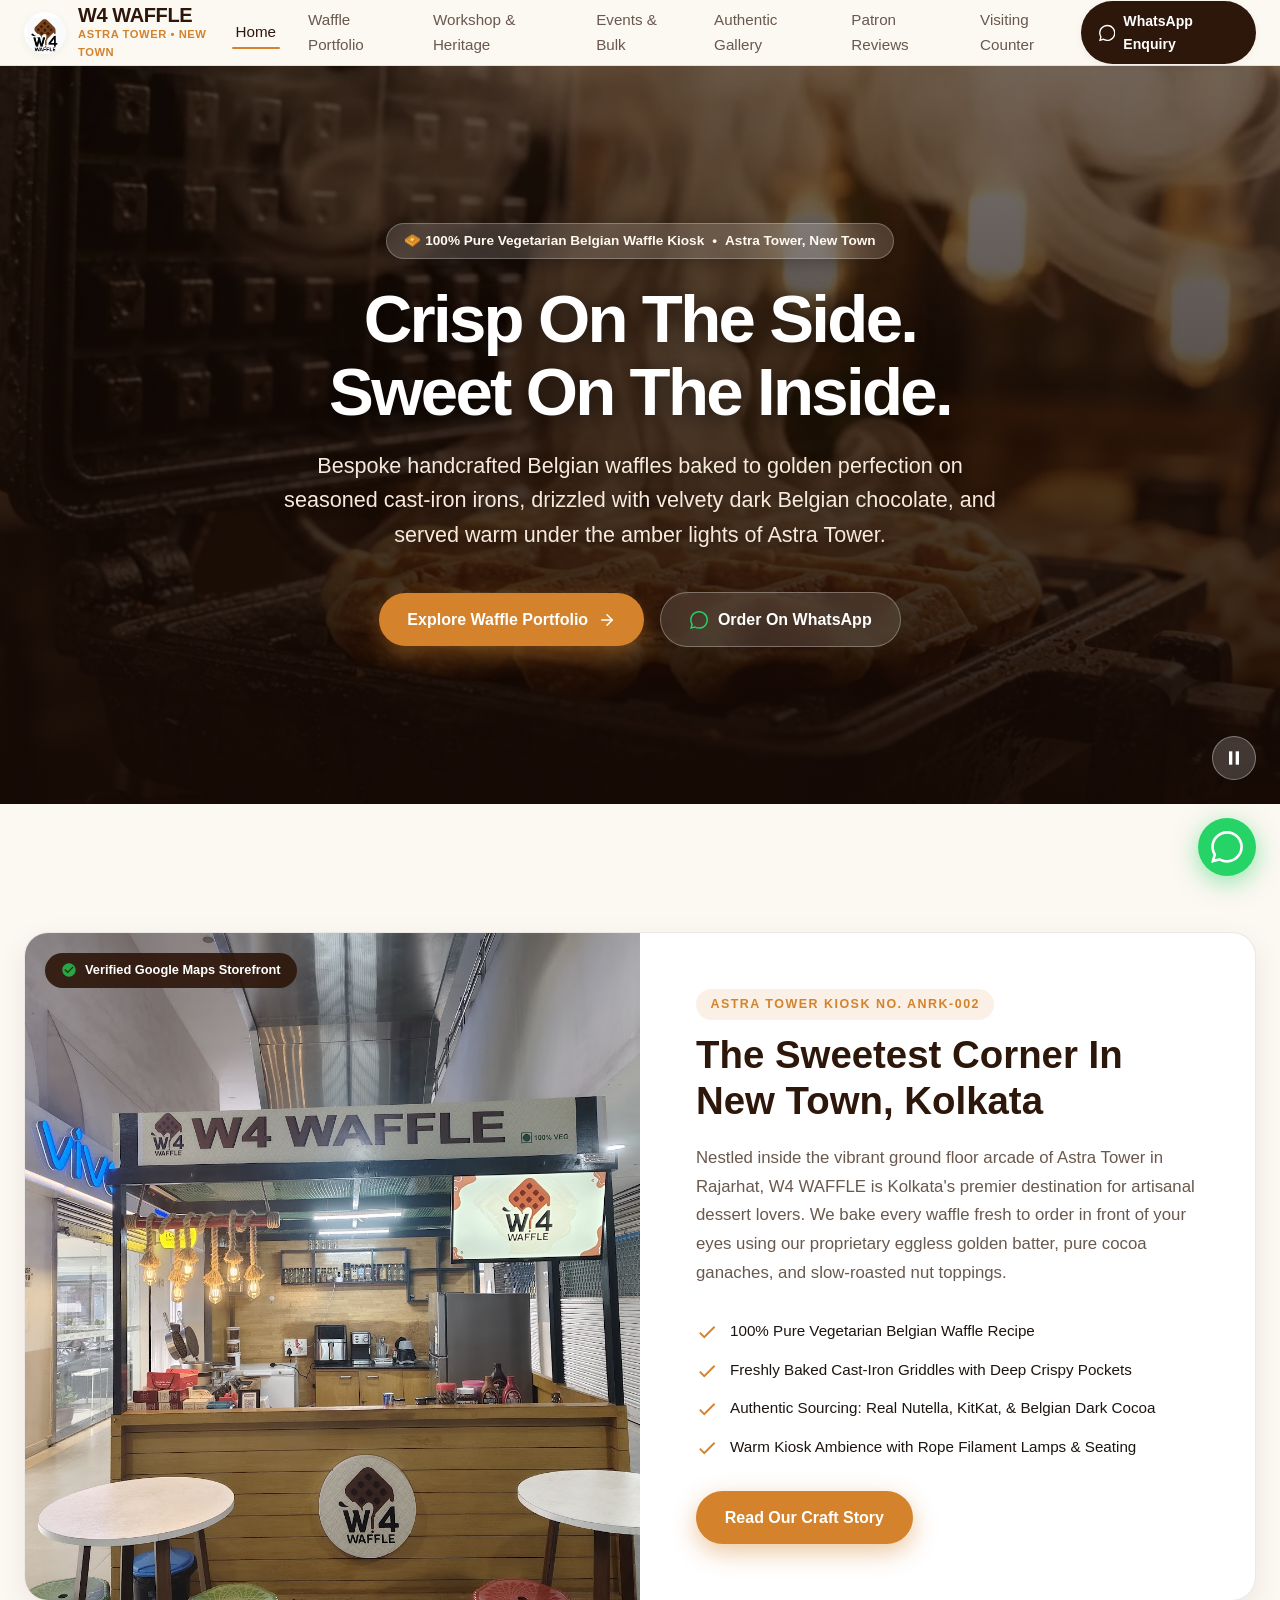
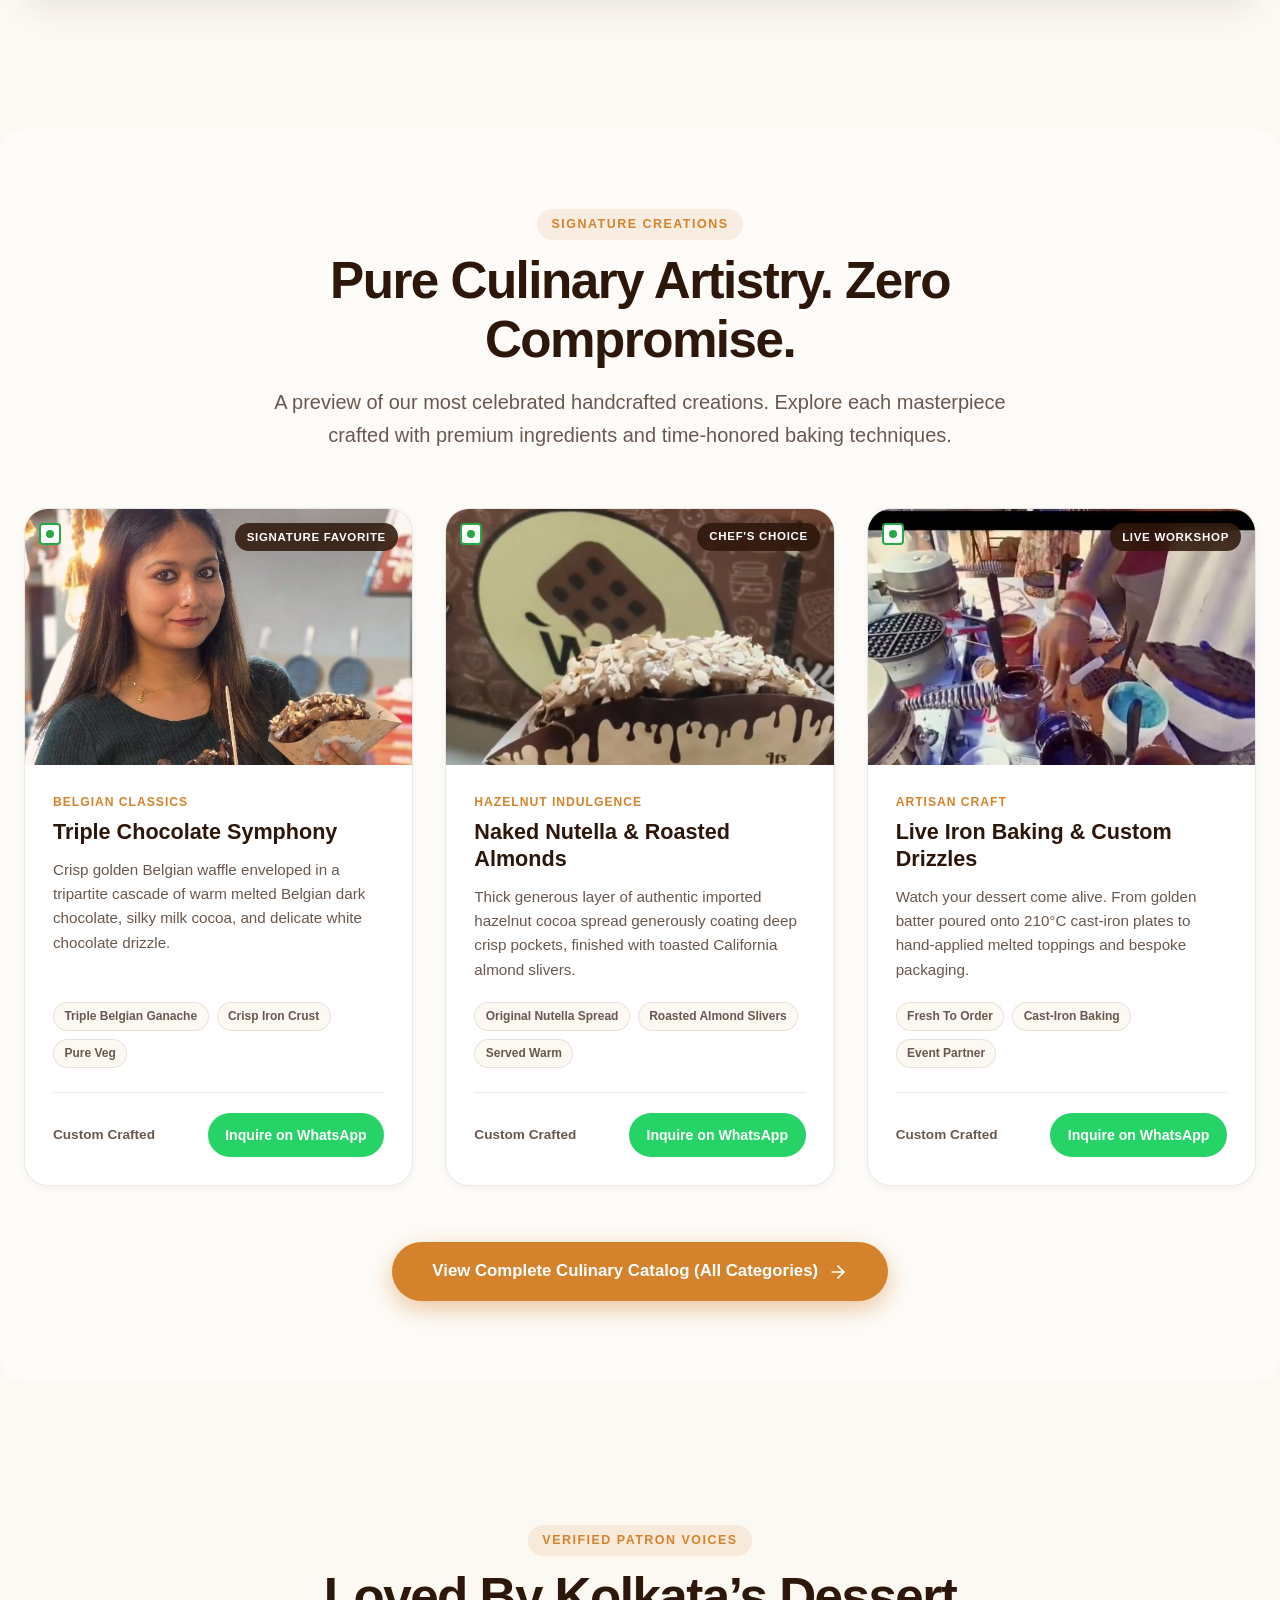
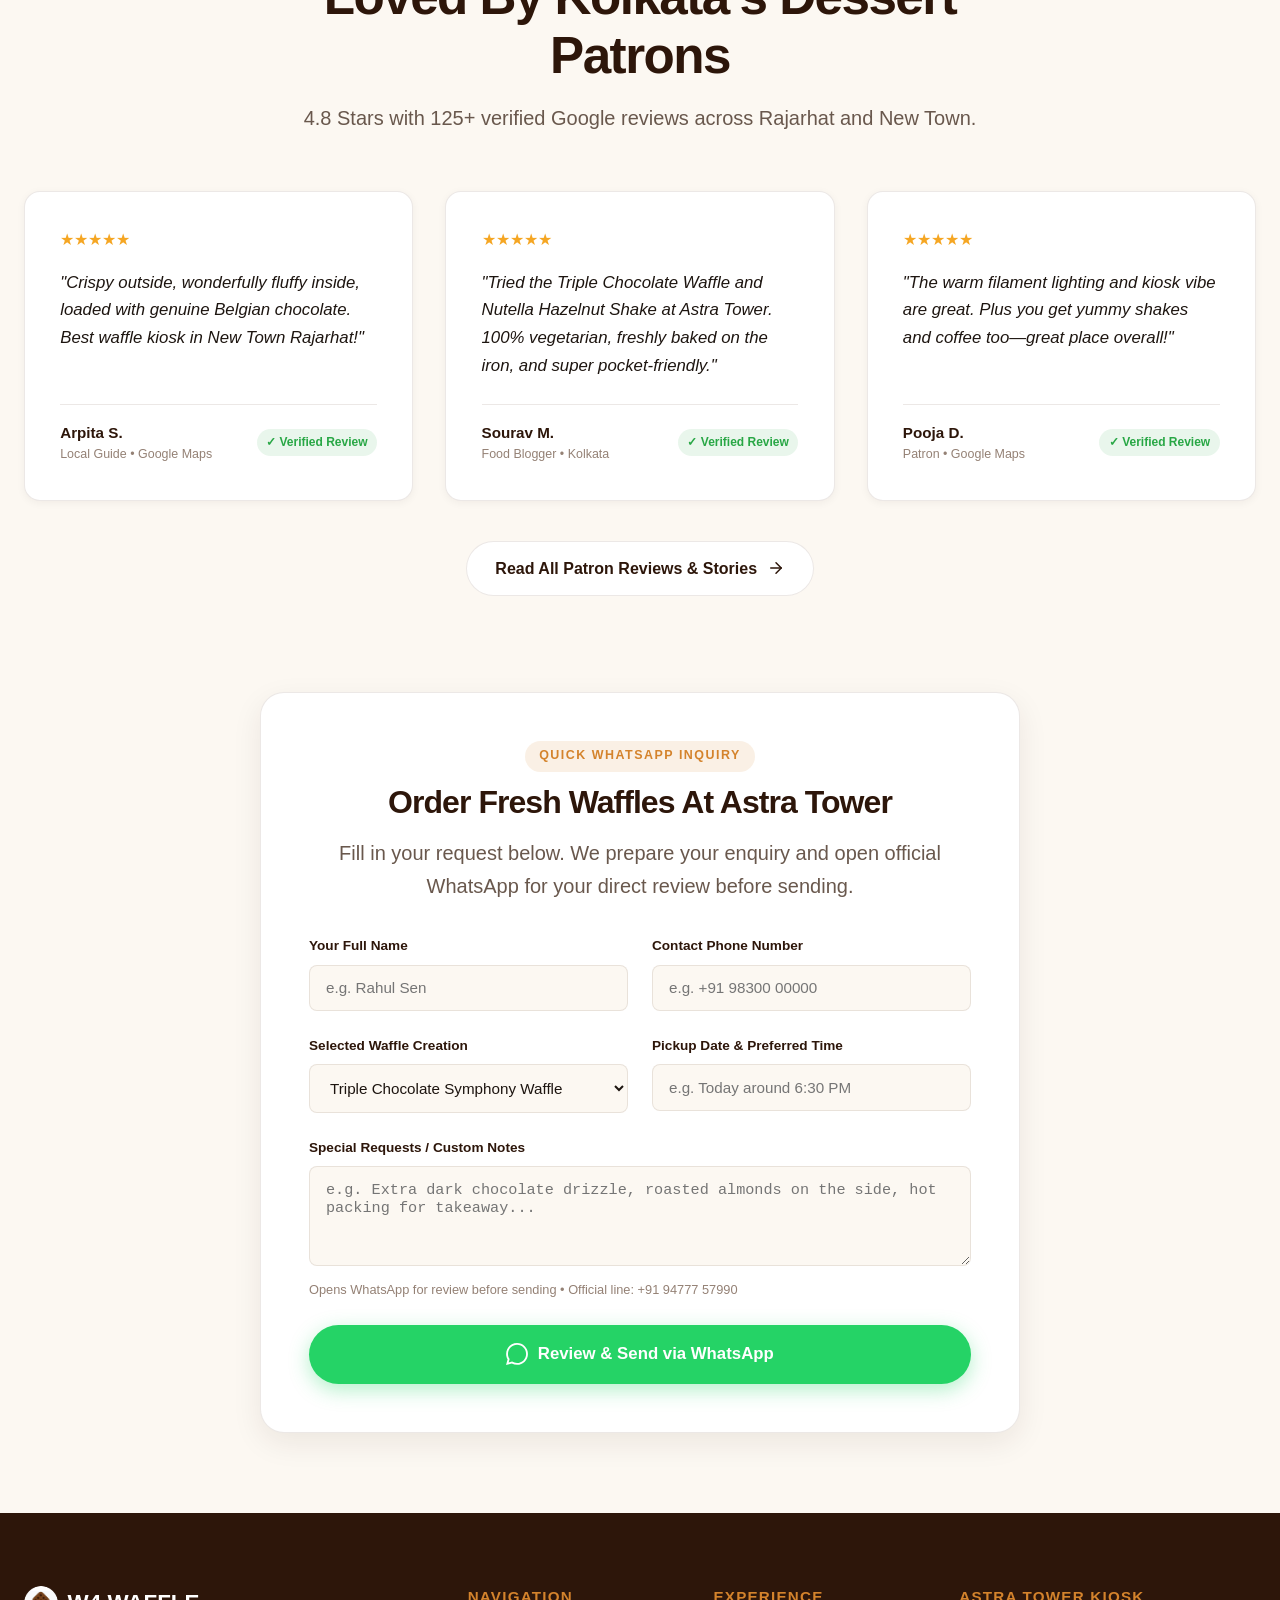
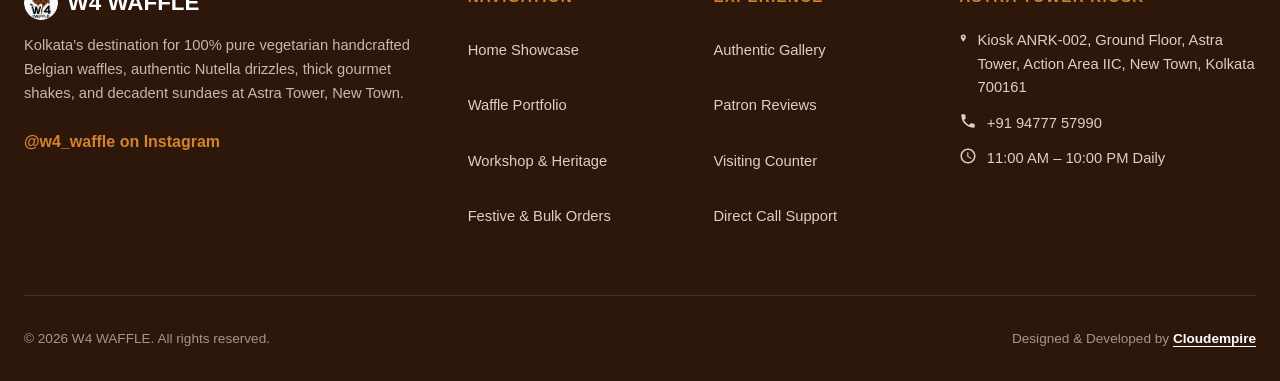
==== index.html @ 49a0f685 "Build W4 WAFFLE Kolkata multi-page portfolio website with 16:9 hero video" ====
<!DOCTYPE html>
<html lang="en">
<head>
  <meta charset="UTF-8">
  <meta name="viewport" content="width=device-width, initial-scale=1.0">
  <title>W4 WAFFLE | Artisan Belgian Waffles & Dessert Kiosk | Astra Tower, New Town Kolkata</title>
  <meta name="description" content="Welcome to W4 WAFFLE at Astra Tower, New Town Kolkata. 100% Pure Vegetarian handcrafted Belgian waffles, Nutella drizzles, thick shakes, and sundaes baked fresh on sizzling irons.">
  <link rel="icon" type="image/png" href="assets/images/favicon.png">
  <link rel="apple-touch-icon" href="assets/images/apple-touch-icon.png">
  <link rel="stylesheet" href="assets/css/style.css">
  <script type="application/ld+json">
  {
    "@context": "https://schema.org",
    "@type": "Bakery",
    "name": "W4 WAFFLE",
    "image": "https://cloudempiretech.github.io/w4-waffle-kolkata/assets/images/storefront-kiosk.jpg",
    "telephone": "+919477757990",
    "address": {
      "@type": "PostalAddress",
      "streetAddress": "Kiosk ANRK-002, Ground Floor, Astra Tower, Action Area IIC",
      "addressLocality": "New Town, Rajarhat, Kolkata",
      "postalCode": "700161",
      "addressRegion": "West Bengal",
      "addressCountry": "IN"
    },
    "geo": {
      "@type": "GeoCoordinates",
      "latitude": 22.6213141,
      "longitude": 88.4648278
    },
    "url": "https://cloudempiretech.github.io/w4-waffle-kolkata/",
    "openingHoursSpecification": {
      "@type": "OpeningHoursSpecification",
      "dayOfWeek": ["Monday", "Tuesday", "Wednesday", "Thursday", "Friday", "Saturday", "Sunday"],
      "opens": "11:00",
      "closes": "22:00"
    },
    "servesCuisine": "Belgian Waffles, Desserts, Shakes",
    "aggregateRating": {
      "@type": "AggregateRating",
      "ratingValue": "4.8",
      "reviewCount": "125"
    }
  }
  </script>
</head>
<body>

  <!-- Top Navigation Header -->
  <header class="site-header">
    <div class="header-inner">
      <a href="index.html" class="brand-link" aria-label="W4 WAFFLE Home">
        <img src="assets/images/logo.png" alt="W4 WAFFLE Brand Logo" class="brand-logo" width="42" height="42">
        <div class="brand-title-wrap">
          <span class="brand-name">W4 WAFFLE</span>
          <span class="brand-tag">Astra Tower • New Town</span>
        </div>
      </a>

      <nav aria-label="Primary Navigation">
        <ul class="nav-links">
          <li><a href="index.html" class="nav-link active">Home</a></li>
          <li><a href="waffles.html" class="nav-link">Waffle Portfolio</a></li>
          <li><a href="about.html" class="nav-link">Workshop & Heritage</a></li>
          <li><a href="catering.html" class="nav-link">Events & Bulk</a></li>
          <li><a href="gallery.html" class="nav-link">Authentic Gallery</a></li>
          <li><a href="reviews.html" class="nav-link">Patron Reviews</a></li>
          <li><a href="contact.html" class="nav-link">Visiting Counter</a></li>
        </ul>
      </nav>

      <div class="header-actions">
        <a href="https://wa.me/919477757990?text=Hello%20W4%20WAFFLE!%20I'm%20viewing%20your%20website%20and%20would%20like%20to%20enquire%20about%20your%20waffles." class="btn-header-wa" target="_blank" rel="noopener noreferrer" aria-label="Message W4 Waffle on WhatsApp">
          <svg width="18" height="18" viewBox="0 0 24 24" fill="currentColor"><path d="M.057 24l1.687-6.163c-1.041-1.804-1.588-3.849-1.587-5.946.003-6.556 5.338-11.891 11.893-11.891 3.181.001 6.167 1.24 8.413 3.488 2.245 2.248 3.481 5.236 3.48 8.414-.003 6.557-5.338 11.892-11.893 11.892-1.99-.001-3.951-.5-5.688-1.448l-6.305 1.654zm6.597-3.807c1.676.995 3.276 1.591 5.392 1.592 5.448 0 9.886-4.434 9.889-9.885.002-5.462-4.415-9.89-9.881-9.892-5.452 0-9.887 4.434-9.889 9.884-.001 2.225.651 3.891 1.746 5.634l-.999 3.648 3.742-.981z"/></svg>
          <span>WhatsApp Enquiry</span>
        </a>
        <button class="menu-toggle" aria-label="Toggle Navigation Menu" aria-expanded="false">
          <svg width="24" height="24" viewBox="0 0 24 24" fill="none" stroke="currentColor" stroke-width="2" stroke-linecap="round" stroke-linejoin="round">
            <line x1="3" y1="12" x2="21" y2="12"></line>
            <line x1="3" y1="6" x2="21" y2="6"></line>
            <line x1="3" y1="18" x2="21" y2="18"></line>
          </svg>
        </button>
      </div>
    </div>
  </header>

  <main>
    <!-- Hero Section with Gemini 16:9 Landscape Video -->
    <section class="hero-section" aria-label="Hero Landscape Video & Showcase">
      <div class="hero-video-wrap">
        <video class="hero-video" autoplay muted loop playsinline poster="assets/images/hero-poster.jpg">
          <source src="assets/videos/hero.mp4" type="video/mp4">
          Your browser does not support HTML5 video.
        </video>
      </div>
      <div class="hero-overlay"></div>

      <div class="hero-content">
        <div class="hero-badge float-badge">
          <span>🧇 100% Pure Vegetarian Belgian Waffle Kiosk</span>
          <span>•</span>
          <span>Astra Tower, New Town</span>
        </div>
        <h1 class="hero-title">Crisp On The Side.<br>Sweet On The Inside.</h1>
        <p class="hero-subtitle">
          Bespoke handcrafted Belgian waffles baked to golden perfection on seasoned cast-iron irons, drizzled with velvety dark Belgian chocolate, and served warm under the amber lights of Astra Tower.
        </p>
        <div class="hero-cta-group">
          <a href="waffles.html" class="btn-primary">
            <span>Explore Waffle Portfolio</span>
            <svg width="18" height="18" viewBox="0 0 24 24" fill="none" stroke="currentColor" stroke-width="2" stroke-linecap="round" stroke-linejoin="round"><line x1="5" y1="12" x2="19" y2="12"></line><polyline points="12 5 19 12 12 19"></polyline></svg>
          </a>
          <a href="https://wa.me/919477757990?text=Namaste%20W4%20WAFFLE!%20I'd%20like%20to%20order%20warm%20waffles%20from%20Astra%20Tower." class="btn-glass" target="_blank" rel="noopener noreferrer">
            <svg width="18" height="18" viewBox="0 0 24 24" fill="#25D366"><path d="M.057 24l1.687-6.163c-1.041-1.804-1.588-3.849-1.587-5.946.003-6.556 5.338-11.891 11.893-11.891 3.181.001 6.167 1.24 8.413 3.488 2.245 2.248 3.481 5.236 3.48 8.414-.003 6.557-5.338 11.892-11.893 11.892-1.99-.001-3.951-.5-5.688-1.448l-6.305 1.654zm6.597-3.807c1.676.995 3.276 1.591 5.392 1.592 5.448 0 9.886-4.434 9.889-9.885.002-5.462-4.415-9.89-9.881-9.892-5.452 0-9.887 4.434-9.889 9.884-.001 2.225.651 3.891 1.746 5.634l-.999 3.648 3.742-.981z"/></svg>
            <span>Order On WhatsApp</span>
          </a>
        </div>
      </div>

      <div class="hero-controls">
        <button class="video-toggle-btn" aria-label="Pause Hero Video">
          <svg width="20" height="20" viewBox="0 0 24 24" fill="currentColor"><rect x="6" y="4" width="4" height="16"></rect><rect x="14" y="4" width="4" height="16"></rect></svg>
        </button>
      </div>
    </section>

    <!-- Heritage Centerpiece: Authentic Google Maps Storefront -->
    <section class="section">
      <div class="showcase-centerpiece reveal">
        <div class="centerpiece-media">
          <img src="assets/images/storefront-kiosk.jpg" alt="Authentic Google Maps Storefront of W4 WAFFLE Kiosk at Astra Tower" class="centerpiece-img" width="1600" height="1200" loading="lazy">
          <div class="centerpiece-badge">
            <svg width="16" height="16" viewBox="0 0 24 24" fill="#28a745"><path d="M12 2C6.48 2 2 6.48 2 12s4.48 10 10 10 10-4.48 10-10S17.52 2 12 2zm-2 15l-5-5 1.41-1.41L10 14.17l7.59-7.59L19 8l-9 9z"/></svg>
            <span>Verified Google Maps Storefront</span>
          </div>
        </div>
        <div class="centerpiece-body">
          <span class="eyebrow">Astra Tower Kiosk No. ANRK-002</span>
          <h2 class="centerpiece-title">The Sweetest Corner In New Town, Kolkata</h2>
          <p class="centerpiece-text">
            Nestled inside the vibrant ground floor arcade of Astra Tower in Rajarhat, W4 WAFFLE is Kolkata's premier destination for artisanal dessert lovers. We bake every waffle fresh to order in front of your eyes using our proprietary eggless golden batter, pure cocoa ganaches, and slow-roasted nut toppings.
          </p>
          <ul class="feature-list">
            <li class="feature-item">
              <svg class="feature-icon" viewBox="0 0 24 24" fill="currentColor"><path d="M9 16.17L4.83 12l-1.42 1.41L9 19 21 7l-1.41-1.41z"/></svg>
              <span>100% Pure Vegetarian Belgian Waffle Recipe</span>
            </li>
            <li class="feature-item">
              <svg class="feature-icon" viewBox="0 0 24 24" fill="currentColor"><path d="M9 16.17L4.83 12l-1.42 1.41L9 19 21 7l-1.41-1.41z"/></svg>
              <span>Freshly Baked Cast-Iron Griddles with Deep Crispy Pockets</span>
            </li>
            <li class="feature-item">
              <svg class="feature-icon" viewBox="0 0 24 24" fill="currentColor"><path d="M9 16.17L4.83 12l-1.42 1.41L9 19 21 7l-1.41-1.41z"/></svg>
              <span>Authentic Sourcing: Real Nutella, KitKat, & Belgian Dark Cocoa</span>
            </li>
            <li class="feature-item">
              <svg class="feature-icon" viewBox="0 0 24 24" fill="currentColor"><path d="M9 16.17L4.83 12l-1.42 1.41L9 19 21 7l-1.41-1.41z"/></svg>
              <span>Warm Kiosk Ambience with Rope Filament Lamps & Seating</span>
            </li>
          </ul>
          <a href="about.html" class="btn-primary">Read Our Craft Story</a>
        </div>
      </div>
    </section>

    <!-- Signature Creations Teaser -->
    <section class="section" style="background: rgba(255, 255, 255, 0.6); border-radius: var(--radius-lg); margin-bottom: 4rem;">
      <div class="section-head reveal">
        <span class="eyebrow">Signature Creations</span>
        <h2 class="headline">Pure Culinary Artistry. Zero Compromise.</h2>
        <p class="subhead">A preview of our most celebrated handcrafted creations. Explore each masterpiece crafted with premium ingredients and time-honored baking techniques.</p>
      </div>

      <div class="portfolio-grid">
        <!-- Card 1: Triple Chocolate Waffle -->
        <article class="portfolio-card reveal" data-delay="1">
          <div class="portfolio-card-media">
            <img src="assets/images/waffle-triple-choco.jpg" alt="Triple Chocolate Waffle handcrafted at W4 WAFFLE" class="portfolio-card-img" width="540" height="960" loading="lazy">
            <div class="portfolio-card-veg" title="100% Pure Vegetarian"></div>
            <div class="portfolio-card-badge">Signature Favorite</div>
          </div>
          <div class="portfolio-card-body">
            <span class="portfolio-card-category">Belgian Classics</span>
            <h3 class="portfolio-card-title">Triple Chocolate Symphony</h3>
            <p class="portfolio-card-desc">
              Crisp golden Belgian waffle enveloped in a tripartite cascade of warm melted Belgian dark chocolate, silky milk cocoa, and delicate white chocolate drizzle.
            </p>
            <div class="portfolio-card-specs">
              <span class="spec-chip">Triple Belgian Ganache</span>
              <span class="spec-chip">Crisp Iron Crust</span>
              <span class="spec-chip">Pure Veg</span>
            </div>
            <div class="portfolio-card-footer">
              <span style="font-size: 0.85rem; color: var(--color-text-muted); font-weight: 600;">Custom Crafted</span>
              <a href="https://wa.me/919477757990?text=Namaste%20W4%20WAFFLE!%20I'd%20like%20to%20enquire%20about%20the%20Triple%20Chocolate%20Symphony%20waffle." class="btn-card-wa" target="_blank" rel="noopener noreferrer">
                <span>Inquire on WhatsApp</span>
              </a>
            </div>
          </div>
        </article>

        <!-- Card 2: Naked Nutella Waffle -->
        <article class="portfolio-card reveal" data-delay="2">
          <div class="portfolio-card-media">
            <img src="assets/images/waffle-redvelvet.jpg" alt="Naked Nutella Roasted Almond Waffle at W4 WAFFLE" class="portfolio-card-img" width="540" height="960" loading="lazy">
            <div class="portfolio-card-veg" title="100% Pure Vegetarian"></div>
            <div class="portfolio-card-badge">Chef's Choice</div>
          </div>
          <div class="portfolio-card-body">
            <span class="portfolio-card-category">Hazelnut Indulgence</span>
            <h3 class="portfolio-card-title">Naked Nutella & Roasted Almonds</h3>
            <p class="portfolio-card-desc">
              Thick generous layer of authentic imported hazelnut cocoa spread generously coating deep crisp pockets, finished with toasted California almond slivers.
            </p>
            <div class="portfolio-card-specs">
              <span class="spec-chip">Original Nutella Spread</span>
              <span class="spec-chip">Roasted Almond Slivers</span>
              <span class="spec-chip">Served Warm</span>
            </div>
            <div class="portfolio-card-footer">
              <span style="font-size: 0.85rem; color: var(--color-text-muted); font-weight: 600;">Custom Crafted</span>
              <a href="https://wa.me/919477757990?text=Namaste%20W4%20WAFFLE!%20I'd%20like%20to%20enquire%20about%20the%20Naked%20Nutella%20Waffle." class="btn-card-wa" target="_blank" rel="noopener noreferrer">
                <span>Inquire on WhatsApp</span>
              </a>
            </div>
          </div>
        </article>

        <!-- Card 3: Artisan Waffle Iron Craft -->
        <article class="portfolio-card reveal" data-delay="3">
          <div class="portfolio-card-media">
            <img src="assets/images/waffle-nutella-slice.jpg" alt="Live Event Waffle Craft & Baking at W4 WAFFLE" class="portfolio-card-img" width="540" height="960" loading="lazy">
            <div class="portfolio-card-veg" title="100% Pure Vegetarian"></div>
            <div class="portfolio-card-badge">Live Workshop</div>
          </div>
          <div class="portfolio-card-body">
            <span class="portfolio-card-category">Artisan Craft</span>
            <h3 class="portfolio-card-title">Live Iron Baking & Custom Drizzles</h3>
            <p class="portfolio-card-desc">
              Watch your dessert come alive. From golden batter poured onto 210°C cast-iron plates to hand-applied melted toppings and bespoke packaging.
            </p>
            <div class="portfolio-card-specs">
              <span class="spec-chip">Fresh To Order</span>
              <span class="spec-chip">Cast-Iron Baking</span>
              <span class="spec-chip">Event Partner</span>
            </div>
            <div class="portfolio-card-footer">
              <span style="font-size: 0.85rem; color: var(--color-text-muted); font-weight: 600;">Custom Crafted</span>
              <a href="https://wa.me/919477757990?text=Namaste%20W4%20WAFFLE!%20I'd%20like%20to%20enquire%20about%20live%20waffle%20baking%20for%20an%20event." class="btn-card-wa" target="_blank" rel="noopener noreferrer">
                <span>Inquire on WhatsApp</span>
              </a>
            </div>
          </div>
        </article>
      </div>

      <div style="text-align: center; margin-top: 3.5rem;" class="reveal">
        <a href="waffles.html" class="btn-primary" style="padding: 1rem 2.5rem; font-size: 1.05rem;">
          <span>View Complete Culinary Catalog (All Categories)</span>
          <svg width="20" height="20" viewBox="0 0 24 24" fill="none" stroke="currentColor" stroke-width="2" stroke-linecap="round" stroke-linejoin="round"><line x1="5" y1="12" x2="19" y2="12"></line><polyline points="12 5 19 12 12 19"></polyline></svg>
        </a>
      </div>
    </section>

    <!-- Verified Reviews Excerpt -->
    <section class="section">
      <div class="section-head reveal">
        <span class="eyebrow">Verified Patron Voices</span>
        <h2 class="headline">Loved By Kolkata’s Dessert Patrons</h2>
        <p class="subhead">4.8 Stars with 125+ verified Google reviews across Rajarhat and New Town.</p>
      </div>

      <div class="reviews-grid">
        <div class="review-card reveal" data-delay="1">
          <div class="review-stars">★★★★★</div>
          <p class="review-text">"Crispy outside, wonderfully fluffy inside, loaded with genuine Belgian chocolate. Best waffle kiosk in New Town Rajarhat!"</p>
          <div class="review-author-wrap">
            <div class="review-author-info">
              <span class="review-author">Arpita S.</span>
              <span class="review-meta">Local Guide • Google Maps</span>
            </div>
            <span class="review-verified-badge">✓ Verified Review</span>
          </div>
        </div>

        <div class="review-card reveal" data-delay="2">
          <div class="review-stars">★★★★★</div>
          <p class="review-text">"Tried the Triple Chocolate Waffle and Nutella Hazelnut Shake at Astra Tower. 100% vegetarian, freshly baked on the iron, and super pocket-friendly."</p>
          <div class="review-author-wrap">
            <div class="review-author-info">
              <span class="review-author">Sourav M.</span>
              <span class="review-meta">Food Blogger • Kolkata</span>
            </div>
            <span class="review-verified-badge">✓ Verified Review</span>
          </div>
        </div>

        <div class="review-card reveal" data-delay="3">
          <div class="review-stars">★★★★★</div>
          <p class="review-text">"The warm filament lighting and kiosk vibe are great. Plus you get yummy shakes and coffee too—great place overall!"</p>
          <div class="review-author-wrap">
            <div class="review-author-info">
              <span class="review-author">Pooja D.</span>
              <span class="review-meta">Patron • Google Maps</span>
            </div>
            <span class="review-verified-badge">✓ Verified Review</span>
          </div>
        </div>
      </div>

      <div style="text-align: center; margin-top: 2.5rem;" class="reveal">
        <a href="reviews.html" class="btn-glass" style="color: var(--color-primary); border-color: var(--color-border); background: var(--color-surface);">
          <span>Read All Patron Reviews & Stories</span>
          <svg width="18" height="18" viewBox="0 0 24 24" fill="none" stroke="currentColor" stroke-width="2" stroke-linecap="round" stroke-linejoin="round"><line x1="5" y1="12" x2="19" y2="12"></line><polyline points="12 5 19 12 12 19"></polyline></svg>
        </a>
      </div>
    </section>

    <!-- Quick Direct WhatsApp Inquiry Form -->
    <section class="section" style="padding-top: 1rem;">
      <div class="inquiry-card reveal">
        <div class="section-head" style="margin-bottom: 2rem;">
          <span class="eyebrow">Quick WhatsApp Inquiry</span>
          <h2 class="headline" style="font-size: 2rem;">Order Fresh Waffles At Astra Tower</h2>
          <p class="subhead">Fill in your request below. We prepare your enquiry and open official WhatsApp for your direct review before sending.</p>
        </div>

        <form class="inquiry-form" novalidate>
          <div class="form-grid">
            <div>
              <label class="form-label" for="inq-name">Your Full Name</label>
              <input class="form-input" type="text" id="inq-name" name="name" placeholder="e.g. Rahul Sen" required>
            </div>
            <div>
              <label class="form-label" for="inq-phone">Contact Phone Number</label>
              <input class="form-input" type="tel" id="inq-phone" name="phone" placeholder="e.g. +91 98300 00000" required>
            </div>
            <div>
              <label class="form-label" for="inq-creation">Selected Waffle Creation</label>
              <select class="form-select" id="inq-creation" name="creation">
                <option value="Triple Chocolate Waffle">Triple Chocolate Symphony Waffle</option>
                <option value="Naked Nutella Waffle">Naked Nutella & Roasted Almonds</option>
                <option value="KitKat Crunch Waffle">KitKat Crunch Ganache Waffle</option>
                <option value="Belgian Dark Chocolate">Belgian 70% Dark Cocoa Waffle</option>
                <option value="Red Velvet Waffle">Red Velvet Cream Cheese Waffle</option>
                <option value="Nutella Hazelnut Shake">Nutella Hazelnut Thick Shake</option>
                <option value="Warm Waffle Fudge Sundae">Warm Waffle Fudge Sundae</option>
                <option value="Custom Event Hamper / Bulk Platter">Festive Box / Event Hamper Platter</option>
              </select>
            </div>
            <div>
              <label class="form-label" for="inq-timing">Pickup Date & Preferred Time</label>
              <input class="form-input" type="text" id="inq-timing" name="timing" placeholder="e.g. Today around 6:30 PM">
            </div>
            <div class="form-group-full">
              <label class="form-label" for="inq-notes">Special Requests / Custom Notes</label>
              <textarea class="form-textarea" id="inq-notes" name="notes" placeholder="e.g. Extra dark chocolate drizzle, roasted almonds on the side, hot packing for takeaway..."></textarea>
              <p class="form-helper">Opens WhatsApp for review before sending • Official line: +91 94777 57990</p>
            </div>
          </div>
          <button type="submit" class="btn-form-submit">
            <svg width="22" height="22" viewBox="0 0 24 24" fill="currentColor"><path d="M.057 24l1.687-6.163c-1.041-1.804-1.588-3.849-1.587-5.946.003-6.556 5.338-11.891 11.893-11.891 3.181.001 6.167 1.24 8.413 3.488 2.245 2.248 3.481 5.236 3.48 8.414-.003 6.557-5.338 11.892-11.893 11.892-1.99-.001-3.951-.5-5.688-1.448l-6.305 1.654zm6.597-3.807c1.676.995 3.276 1.591 5.392 1.592 5.448 0 9.886-4.434 9.889-9.885.002-5.462-4.415-9.89-9.881-9.892-5.452 0-9.887 4.434-9.889 9.884-.001 2.225.651 3.891 1.746 5.634l-.999 3.648 3.742-.981z"/></svg>
            <span>Review & Send via WhatsApp</span>
          </button>
        </form>
      </div>
    </section>
  </main>

  <!-- Site Footer -->
  <footer class="site-footer">
    <div class="footer-inner">
      <div class="footer-grid">
        <div>
          <div class="footer-brand-title">
            <img src="assets/images/logo.png" alt="W4 WAFFLE Logo" width="34" height="34" style="border-radius: 50%;">
            <span>W4 WAFFLE</span>
          </div>
          <p class="footer-brand-desc">
            Kolkata’s destination for 100% pure vegetarian handcrafted Belgian waffles, authentic Nutella drizzles, thick gourmet shakes, and decadent sundaes at Astra Tower, New Town.
          </p>
          <div style="display: flex; gap: 0.75rem; align-items: center;">
            <a href="https://www.instagram.com/w4_waffle/" target="_blank" rel="noopener noreferrer" style="color: var(--color-accent); font-weight: 600;" aria-label="Follow W4 Waffle on Instagram">@w4_waffle on Instagram</a>
          </div>
        </div>

        <div>
          <h3 class="footer-heading">Navigation</h3>
          <ul class="footer-links">
            <li><a href="index.html" class="footer-link">Home Showcase</a></li>
            <li><a href="waffles.html" class="footer-link">Waffle Portfolio</a></li>
            <li><a href="about.html" class="footer-link">Workshop & Heritage</a></li>
            <li><a href="catering.html" class="footer-link">Festive & Bulk Orders</a></li>
          </ul>
        </div>

        <div>
          <h3 class="footer-heading">Experience</h3>
          <ul class="footer-links">
            <li><a href="gallery.html" class="footer-link">Authentic Gallery</a></li>
            <li><a href="reviews.html" class="footer-link">Patron Reviews</a></li>
            <li><a href="contact.html" class="footer-link">Visiting Counter</a></li>
            <li><a href="tel:+919477757990" class="footer-link">Direct Call Support</a></li>
          </ul>
        </div>

        <div>
          <h3 class="footer-heading">Astra Tower Kiosk</h3>
          <div class="footer-contact-item">
            <svg width="18" height="18" viewBox="0 0 24 24" fill="currentColor"><path d="M12 2C8.13 2 5 5.13 5 9c0 5.25 7 13 7 13s7-7.75 7-13c0-3.87-3.13-7-7-7zm0 9.5c-1.38 0-2.5-1.12-2.5-2.5s1.12-2.5 2.5-2.5 2.5 1.12 2.5 2.5-1.12 2.5-2.5 2.5z"/></svg>
            <span>Kiosk ANRK-002, Ground Floor, Astra Tower, Action Area IIC, New Town, Kolkata 700161</span>
          </div>
          <div class="footer-contact-item">
            <svg width="18" height="18" viewBox="0 0 24 24" fill="currentColor"><path d="M20 15.5c-1.25 0-2.45-.2-3.57-.57a1.02 1.02 0 00-1.02.24l-2.2 2.2a15.045 15.045 0 01-6.59-6.59l2.2-2.21a.96.96 0 00.25-1A11.36 11.36 0 018.5 4c0-.55-.45-1-1-1H4c-.55 0-1 .45-1 1 0 9.39 7.61 17 17 17 .55 0 1-.45 1-1v-3.5c0-.55-.45-1-1-1z"/></svg>
            <span><a href="tel:+919477757990" style="color: inherit;">+91 94777 57990</a></span>
          </div>
          <div class="footer-contact-item">
            <svg width="18" height="18" viewBox="0 0 24 24" fill="currentColor"><path d="M11.99 2C6.47 2 2 6.48 2 12s4.47 10 9.99 10C17.52 22 22 17.52 22 12S17.52 2 11.99 2zM12 20c-4.42 0-8-3.58-8-8s3.58-8 8-8 8 3.58 8 8-3.58 8-8 8zm.5-13H11v6l5.25 3.15.75-1.23-4.5-2.67z"/></svg>
            <span>11:00 AM – 10:00 PM Daily</span>
          </div>
        </div>
      </div>

      <div class="footer-bottom">
        <div>© 2026 W4 WAFFLE. All rights reserved.</div>
        <div class="cloudempire-attr">
          Designed &amp; Developed by <a href="https://cloudempire.tech/" target="_blank" rel="noopener noreferrer">Cloudempire</a>
        </div>
      </div>
    </div>
  </footer>

  <!-- Floating Mobile WhatsApp CTA -->
  <a href="https://wa.me/919477757990?text=Hello%20W4%20WAFFLE!%20I'm%20visiting%20your%20website%20and%20would%20like%20to%20order." class="floating-wa-btn" target="_blank" rel="noopener noreferrer" aria-label="Open WhatsApp Chat">
    <svg width="32" height="32" viewBox="0 0 24 24" fill="currentColor"><path d="M.057 24l1.687-6.163c-1.041-1.804-1.588-3.849-1.587-5.946.003-6.556 5.338-11.891 11.893-11.891 3.181.001 6.167 1.24 8.413 3.488 2.245 2.248 3.481 5.236 3.48 8.414-.003 6.557-5.338 11.892-11.893 11.892-1.99-.001-3.951-.5-5.688-1.448l-6.305 1.654zm6.597-3.807c1.676.995 3.276 1.591 5.392 1.592 5.448 0 9.886-4.434 9.889-9.885.002-5.462-4.415-9.89-9.881-9.892-5.452 0-9.887 4.434-9.889 9.884-.001 2.225.651 3.891 1.746 5.634l-.999 3.648 3.742-.981z"/></svg>
  </a>

  <script src="assets/js/main.js"></script>
</body>
</html>
---- assets/css/style.css ----
/* ==========================================================================
   W4 WAFFLE - Modern Artisan Dessert Portfolio
   Astra Tower, New Town, Kolkata
   Apple-Inspired Aesthetics | WCAG AA Contrast | Fluid Responsiveness
   ========================================================================== */

:root {
  --color-bg: #fcf8f2;
  --color-surface: #ffffff;
  --color-surface-glass: rgba(255, 255, 255, 0.88);
  --color-card-bg: rgba(255, 255, 255, 0.94);
  --color-primary: #2d160a;
  --color-primary-light: #4a2715;
  --color-accent: #d4832c;
  --color-accent-hover: #b86e20;
  --color-accent-subtle: rgba(212, 131, 44, 0.12);
  --color-text-main: #1d1510;
  --color-text-muted: #69584d;
  --color-text-light: #948175;
  --color-border: rgba(69, 36, 17, 0.1);
  --color-border-glow: rgba(212, 131, 44, 0.35);
  --color-wa: #25D366;
  --color-wa-hover: #1ebd5b;
  
  --radius-sm: 8px;
  --radius-md: 16px;
  --radius-lg: 24px;
  --radius-full: 9999px;
  
  --shadow-sm: 0 2px 8px rgba(45, 22, 10, 0.05);
  --shadow-md: 0 10px 30px rgba(45, 22, 10, 0.08);
  --shadow-lg: 0 20px 50px rgba(45, 22, 10, 0.12);
  --shadow-glow: 0 0 35px rgba(212, 131, 44, 0.28);
  
  --font-sans: -apple-system, BlinkMacSystemFont, "SF Pro Display", "SF Pro Text", "Segoe UI", Roboto, Helvetica, Arial, sans-serif;
  --font-serif: "New York", Georgia, Cambria, "Times New Roman", serif;
  
  --transition-fast: 0.2s cubic-bezier(0.16, 1, 0.3, 1);
  --transition-smooth: 0.35s cubic-bezier(0.16, 1, 0.3, 1);
  --transition-bounce: 0.5s cubic-bezier(0.34, 1.56, 0.64, 1);
}

*, *::before, *::after {
  box-sizing: border-box;
  margin: 0;
  padding: 0;
}

html {
  scroll-behavior: smooth;
  font-size: 16px;
  background-color: var(--color-bg);
  color: var(--color-text-main);
  font-family: var(--font-sans);
  -webkit-font-smoothing: antialiased;
  -moz-osx-font-smoothing: grayscale;
}

body {
  min-height: 100vh;
  display: flex;
  flex-direction: column;
  overflow-x: hidden;
  line-height: 1.6;
}

img, video {
  max-width: 100%;
  height: auto;
  display: block;
}

a {
  color: inherit;
  text-decoration: none;
  transition: color var(--transition-fast);
}

button {
  font: inherit;
  border: none;
  background: none;
  cursor: pointer;
}

/* ==========================================================================
   Typography & Utilities
   ========================================================================== */
.section {
  max-width: 1320px;
  margin: 0 auto;
  padding: 5rem 1.5rem;
  width: 100%;
}

.shell {
  max-width: 860px;
  margin: 0 auto;
  width: 100%;
}

.section-head {
  text-align: center;
  max-width: 760px;
  margin: 0 auto 3.5rem;
}

.eyebrow {
  display: inline-flex;
  align-items: center;
  gap: 0.5rem;
  text-transform: uppercase;
  font-size: 0.78rem;
  font-weight: 700;
  letter-spacing: 0.12em;
  color: var(--color-accent);
  margin-bottom: 0.75rem;
  padding: 0.35rem 0.9rem;
  background: var(--color-accent-subtle);
  border-radius: var(--radius-full);
}

.headline {
  font-size: clamp(2.2rem, 4vw, 3.2rem);
  font-weight: 800;
  line-height: 1.15;
  color: var(--color-primary);
  letter-spacing: -0.03em;
  margin-bottom: 1rem;
}

.subhead {
  font-size: clamp(1.05rem, 1.8vw, 1.25rem);
  color: var(--color-text-muted);
  line-height: 1.65;
  font-weight: 400;
}

/* ==========================================================================
   Header & Navigation
   ========================================================================== */
.site-header {
  position: sticky;
  top: 0;
  z-index: 1000;
  background: rgba(252, 248, 242, 0.92);
  backdrop-filter: blur(20px);
  -webkit-backdrop-filter: blur(20px);
  border-bottom: 1px solid var(--color-border);
  height: 66px;
  display: flex;
  align-items: center;
}

.header-inner {
  max-width: 1320px;
  margin: 0 auto;
  padding: 0 1.5rem;
  width: 100%;
  display: flex;
  align-items: center;
  justify-content: space-between;
}

.brand-link {
  display: flex;
  align-items: center;
  gap: 0.75rem;
  font-weight: 800;
  font-size: 1.25rem;
  color: var(--color-primary);
  min-height: 44px;
}

.brand-logo {
  width: 42px;
  height: 42px;
  object-fit: contain;
  border-radius: var(--radius-full);
  box-shadow: var(--shadow-sm);
}

.brand-title-wrap {
  display: flex;
  flex-direction: column;
}

.brand-name {
  line-height: 1.1;
  letter-spacing: -0.02em;
}

.brand-tag {
  font-size: 0.7rem;
  color: var(--color-accent);
  font-weight: 600;
  letter-spacing: 0.05em;
  text-transform: uppercase;
}

.nav-links {
  display: flex;
  align-items: center;
  gap: 1.5rem;
  list-style: none;
}

.nav-link {
  font-size: 0.95rem;
  font-weight: 500;
  color: var(--color-text-muted);
  padding: 0.5rem 0.25rem;
  position: relative;
  min-height: 44px;
  display: inline-flex;
  align-items: center;
}

.nav-link:hover, .nav-link.active {
  color: var(--color-primary);
}

.nav-link.active::after {
  content: "";
  position: absolute;
  bottom: 6px;
  left: 0;
  right: 0;
  height: 2px;
  background: var(--color-accent);
  border-radius: var(--radius-full);
}

.header-actions {
  display: flex;
  align-items: center;
  gap: 0.75rem;
}

.btn-header-wa {
  display: inline-flex;
  align-items: center;
  gap: 0.5rem;
  background: var(--color-primary);
  color: #ffffff;
  padding: 0.55rem 1.1rem;
  border-radius: var(--radius-full);
  font-size: 0.88rem;
  font-weight: 600;
  min-height: 44px;
  box-shadow: var(--shadow-sm);
  transition: transform var(--transition-fast), background var(--transition-fast);
}

.btn-header-wa:hover {
  background: var(--color-primary-light);
  transform: translateY(-1px);
}

.menu-toggle {
  display: none;
  width: 44px;
  height: 44px;
  align-items: center;
  justify-content: center;
  background: transparent;
  color: var(--color-primary);
  min-height: 44px;
  min-width: 44px;
}

/* ==========================================================================
   Hero Section & 16:9 Landscape Video
   ========================================================================== */
.hero-section {
  position: relative;
  width: 100%;
  min-height: 82vh;
  display: flex;
  align-items: center;
  justify-content: center;
  background: #150904;
  overflow: hidden;
}

.hero-video-wrap {
  position: absolute;
  top: 0;
  left: 0;
  width: 100%;
  height: 100%;
  z-index: 1;
}

.hero-video {
  width: 100%;
  height: 100%;
  object-fit: cover;
  opacity: 0.78;
}

.hero-overlay {
  position: absolute;
  top: 0;
  left: 0;
  width: 100%;
  height: 100%;
  z-index: 2;
  background: linear-gradient(
    180deg,
    rgba(21, 9, 4, 0.45) 0%,
    rgba(21, 9, 4, 0.65) 50%,
    rgba(21, 9, 4, 0.92) 100%
  );
}

.hero-content {
  position: relative;
  z-index: 3;
  max-width: 960px;
  margin: 0 auto;
  padding: 4rem 1.5rem;
  text-align: center;
  color: #ffffff;
}

.hero-badge {
  display: inline-flex;
  align-items: center;
  gap: 0.5rem;
  background: rgba(255, 255, 255, 0.15);
  backdrop-filter: blur(12px);
  -webkit-backdrop-filter: blur(12px);
  border: 1px solid rgba(255, 255, 255, 0.25);
  border-radius: var(--radius-full);
  padding: 0.4rem 1.1rem;
  font-size: 0.85rem;
  font-weight: 600;
  color: #fff9f0;
  margin-bottom: 1.5rem;
  box-shadow: 0 4px 20px rgba(0, 0, 0, 0.3);
}

.hero-title {
  font-size: clamp(2.5rem, 6vw, 4.2rem);
  font-weight: 900;
  line-height: 1.08;
  letter-spacing: -0.04em;
  margin-bottom: 1.25rem;
  text-shadow: 0 3px 20px rgba(0, 0, 0, 0.6);
}

.hero-subtitle {
  font-size: clamp(1.1rem, 2.2vw, 1.35rem);
  color: #f7e9dc;
  max-width: 740px;
  margin: 0 auto 2.5rem;
  line-height: 1.6;
  text-shadow: 0 2px 10px rgba(0, 0, 0, 0.5);
}

.hero-cta-group {
  display: flex;
  align-items: center;
  justify-content: center;
  gap: 1rem;
  flex-wrap: wrap;
}

.btn-primary {
  display: inline-flex;
  align-items: center;
  gap: 0.6rem;
  background: var(--color-accent);
  color: #ffffff;
  padding: 0.85rem 1.8rem;
  border-radius: var(--radius-full);
  font-weight: 700;
  font-size: 1rem;
  min-height: 48px;
  box-shadow: 0 8px 25px rgba(212, 131, 44, 0.45);
  transition: transform var(--transition-fast), background var(--transition-fast), box-shadow var(--transition-fast);
}

.btn-primary:hover {
  background: var(--color-accent-hover);
  transform: translateY(-2px);
  box-shadow: 0 12px 30px rgba(212, 131, 44, 0.6);
}

.btn-glass {
  display: inline-flex;
  align-items: center;
  gap: 0.6rem;
  background: rgba(255, 255, 255, 0.12);
  backdrop-filter: blur(12px);
  -webkit-backdrop-filter: blur(12px);
  border: 1px solid rgba(255, 255, 255, 0.3);
  color: #ffffff;
  padding: 0.85rem 1.8rem;
  border-radius: var(--radius-full);
  font-weight: 600;
  font-size: 1rem;
  min-height: 48px;
  transition: transform var(--transition-fast), background var(--transition-fast);
}

.btn-glass:hover {
  background: rgba(255, 255, 255, 0.22);
  transform: translateY(-2px);
}

.hero-controls {
  position: absolute;
  bottom: 24px;
  right: 24px;
  z-index: 5;
}

.video-toggle-btn {
  background: rgba(255, 255, 255, 0.18);
  backdrop-filter: blur(10px);
  border: 1px solid rgba(255, 255, 255, 0.35);
  color: #ffffff;
  width: 44px;
  height: 44px;
  border-radius: var(--radius-full);
  display: flex;
  align-items: center;
  justify-content: center;
  cursor: pointer;
  transition: background var(--transition-fast);
  min-height: 44px;
  min-width: 44px;
}

.video-toggle-btn:hover {
  background: rgba(255, 255, 255, 0.32);
}

/* ==========================================================================
   TheDivine-Style Sticky Floating Filter Rail (MANDATORY STANDARD)
   ========================================================================== */
.filter-rail-sticky-wrap {
  position: sticky;
  top: 72px;
  z-index: 50;
  display: flex;
  justify-content: center;
  width: 100%;
  pointer-events: none;
  margin: -1.5rem auto 3rem;
  padding: 0 1rem;
}

.portfolio-filter {
  pointer-events: auto;
  display: flex;
  gap: 8px;
  flex-wrap: nowrap;
  overflow-x: auto;
  max-width: 100%;
  padding: 7px 10px;
  background: rgba(255, 250, 242, 0.96);
  border: 1px solid rgba(212, 163, 89, 0.35);
  border-radius: 100px;
  box-shadow: 0 14px 35px rgba(12, 30, 40, 0.12);
  backdrop-filter: blur(20px);
  -webkit-backdrop-filter: blur(20px);
  scrollbar-width: none;
  -webkit-overflow-scrolling: touch;
  scroll-snap-type: x mandatory;
}

.portfolio-filter::-webkit-scrollbar {
  display: none;
}

.filter-btn {
  flex: 0 0 auto;
  white-space: nowrap;
  scroll-snap-align: center;
  border-radius: 100px;
  padding: 9px 18px;
  font-size: 0.9rem;
  font-weight: 600;
  color: var(--color-text-muted);
  background: transparent;
  transition: all var(--transition-fast);
  min-height: 44px;
  display: inline-flex;
  align-items: center;
  justify-content: center;
}

.filter-btn:hover {
  color: var(--color-primary);
  background: rgba(212, 131, 44, 0.08);
}

.filter-btn.active {
  background: var(--color-primary);
  color: #ffffff;
  box-shadow: 0 4px 15px rgba(45, 22, 10, 0.25);
}

/* ==========================================================================
   Culinary Portfolio Grid & Cards
   ========================================================================== */
.portfolio-grid {
  display: grid;
  grid-template-columns: repeat(auto-fill, minmax(320px, 1fr));
  gap: 2rem;
  width: 100%;
}

.portfolio-card {
  background: var(--color-card-bg);
  border: 1px solid var(--color-border);
  border-radius: var(--radius-lg);
  overflow: hidden;
  box-shadow: var(--shadow-sm);
  display: flex;
  flex-direction: column;
  transition: transform var(--transition-smooth), box-shadow var(--transition-smooth), border-color var(--transition-smooth);
}

.portfolio-card:hover {
  transform: translateY(-8px);
  box-shadow: var(--shadow-lg);
  border-color: var(--color-border-glow);
}

.portfolio-card-media {
  position: relative;
  width: 100%;
  padding-top: 66%; /* 3:2 Aspect Ratio */
  overflow: hidden;
  background: #f0e6da;
}

.portfolio-card-img {
  position: absolute;
  top: 0;
  left: 0;
  width: 100%;
  height: 100%;
  object-fit: cover;
  transition: transform 0.6s cubic-bezier(0.16, 1, 0.3, 1);
}

.portfolio-card:hover .portfolio-card-img {
  transform: scale(1.05);
}

.portfolio-card-badge {
  position: absolute;
  top: 14px;
  right: 14px;
  background: rgba(45, 22, 10, 0.85);
  color: #ffffff;
  font-size: 0.72rem;
  font-weight: 700;
  text-transform: uppercase;
  letter-spacing: 0.06em;
  padding: 0.3rem 0.75rem;
  border-radius: var(--radius-full);
  backdrop-filter: blur(8px);
}

.portfolio-card-veg {
  position: absolute;
  top: 14px;
  left: 14px;
  width: 22px;
  height: 22px;
  background: #ffffff;
  border: 2px solid #28a745;
  border-radius: 4px;
  display: flex;
  align-items: center;
  justify-content: center;
}

.portfolio-card-veg::after {
  content: "";
  width: 8px;
  height: 8px;
  background: #28a745;
  border-radius: 50%;
}

.portfolio-card-body {
  padding: 1.75rem;
  display: flex;
  flex-direction: column;
  flex-grow: 1;
}

.portfolio-card-category {
  font-size: 0.76rem;
  font-weight: 700;
  color: var(--color-accent);
  text-transform: uppercase;
  letter-spacing: 0.08em;
  margin-bottom: 0.4rem;
}

.portfolio-card-title {
  font-size: 1.35rem;
  font-weight: 800;
  color: var(--color-primary);
  line-height: 1.25;
  margin-bottom: 0.75rem;
}

.portfolio-card-desc {
  font-size: 0.95rem;
  color: var(--color-text-muted);
  line-height: 1.6;
  margin-bottom: 1.25rem;
  flex-grow: 1;
}

.portfolio-card-specs {
  display: flex;
  flex-wrap: wrap;
  gap: 0.5rem;
  margin-bottom: 1.5rem;
}

.spec-chip {
  background: var(--color-bg);
  border: 1px solid var(--color-border);
  font-size: 0.75rem;
  font-weight: 600;
  color: var(--color-text-muted);
  padding: 0.25rem 0.65rem;
  border-radius: var(--radius-full);
}

.portfolio-card-footer {
  border-top: 1px solid var(--color-border);
  padding-top: 1.25rem;
  display: flex;
  align-items: center;
  justify-content: space-between;
}

.btn-card-wa {
  display: inline-flex;
  align-items: center;
  gap: 0.5rem;
  background: #25D366;
  color: #ffffff;
  padding: 0.6rem 1.1rem;
  border-radius: var(--radius-full);
  font-size: 0.88rem;
  font-weight: 700;
  min-height: 44px;
  transition: transform var(--transition-fast), background var(--transition-fast);
}

.btn-card-wa:hover {
  background: #1ebd5b;
  transform: translateY(-2px);
}

/* ==========================================================================
   Centerpiece Showcase (Heritage Workshop / Real Kiosk)
   ========================================================================== */
.showcase-centerpiece {
  background: #ffffff;
  border-radius: var(--radius-lg);
  border: 1px solid var(--color-border);
  overflow: hidden;
  box-shadow: var(--shadow-md);
  display: grid;
  grid-template-columns: 1fr 1fr;
  align-items: center;
  margin: 3rem 0;
}

.centerpiece-media {
  position: relative;
  height: 100%;
  min-height: 440px;
}

.centerpiece-img {
  width: 100%;
  height: 100%;
  object-fit: cover;
}

.centerpiece-badge {
  position: absolute;
  top: 20px;
  left: 20px;
  background: rgba(45, 22, 10, 0.9);
  color: #ffffff;
  padding: 0.45rem 1rem;
  border-radius: var(--radius-full);
  font-size: 0.8rem;
  font-weight: 700;
  display: inline-flex;
  align-items: center;
  gap: 0.5rem;
}

.centerpiece-body {
  padding: 3.5rem;
}

.centerpiece-title {
  font-size: clamp(1.8rem, 3vw, 2.4rem);
  font-weight: 800;
  color: var(--color-primary);
  line-height: 1.2;
  margin-bottom: 1.25rem;
}

.centerpiece-text {
  font-size: 1.05rem;
  color: var(--color-text-muted);
  line-height: 1.7;
  margin-bottom: 2rem;
}

.feature-list {
  list-style: none;
  display: flex;
  flex-direction: column;
  gap: 0.9rem;
  margin-bottom: 2rem;
}

.feature-item {
  display: flex;
  align-items: flex-start;
  gap: 0.75rem;
  font-size: 0.95rem;
  color: var(--color-text-main);
  font-weight: 500;
}

.feature-icon {
  width: 22px;
  height: 22px;
  color: var(--color-accent);
  flex-shrink: 0;
  margin-top: 2px;
}

/* ==========================================================================
   Reviews & Testimonials
   ========================================================================== */
.reviews-grid {
  display: grid;
  grid-template-columns: repeat(auto-fit, minmax(310px, 1fr));
  gap: 2rem;
}

.review-card {
  background: var(--color-surface);
  border: 1px solid var(--color-border);
  border-radius: var(--radius-md);
  padding: 2.2rem;
  box-shadow: var(--shadow-sm);
  display: flex;
  flex-direction: column;
  transition: transform var(--transition-smooth), box-shadow var(--transition-smooth);
}

.review-card:hover {
  transform: translateY(-6px);
  box-shadow: var(--shadow-md);
}

.review-stars {
  display: flex;
  gap: 3px;
  color: #f5a623;
  margin-bottom: 1rem;
}

.review-text {
  font-size: 1.05rem;
  color: var(--color-text-main);
  line-height: 1.65;
  font-style: italic;
  margin-bottom: 1.5rem;
  flex-grow: 1;
}

.review-author-wrap {
  display: flex;
  align-items: center;
  justify-content: space-between;
  border-top: 1px solid var(--color-border);
  padding-top: 1rem;
}

.review-author-info {
  display: flex;
  flex-direction: column;
}

.review-author {
  font-weight: 700;
  color: var(--color-primary);
  font-size: 0.95rem;
}

.review-meta {
  font-size: 0.78rem;
  color: var(--color-text-light);
}

.review-verified-badge {
  display: inline-flex;
  align-items: center;
  gap: 0.35rem;
  font-size: 0.75rem;
  font-weight: 600;
  color: #28a745;
  background: rgba(40, 167, 69, 0.1);
  padding: 0.25rem 0.6rem;
  border-radius: var(--radius-full);
}

/* ==========================================================================
   Gallery Section
   ========================================================================== */
.gallery-grid {
  display: grid;
  grid-template-columns: repeat(auto-fill, minmax(280px, 1fr));
  gap: 1.5rem;
}

.gallery-item {
  position: relative;
  border-radius: var(--radius-md);
  overflow: hidden;
  box-shadow: var(--shadow-sm);
  aspect-ratio: 4/3;
  background: #eee;
  cursor: pointer;
}

.gallery-img {
  width: 100%;
  height: 100%;
  object-fit: cover;
  transition: transform 0.5s ease;
}

.gallery-item:hover .gallery-img {
  transform: scale(1.06);
}

.gallery-caption {
  position: absolute;
  bottom: 0;
  left: 0;
  right: 0;
  padding: 1.5rem 1rem 0.8rem;
  background: linear-gradient(0deg, rgba(0, 0, 0, 0.8) 0%, transparent 100%);
  color: #ffffff;
  font-size: 0.85rem;
  font-weight: 600;
  transform: translateY(100%);
  transition: transform 0.3s ease;
}

.gallery-item:hover .gallery-caption {
  transform: translateY(0);
}

/* ==========================================================================
   Subpage Banners
   ========================================================================== */
.subpage-banner {
  background: linear-gradient(135deg, #2d160a 0%, #4a2715 100%);
  color: #ffffff;
  padding: 4.5rem 1.5rem 4rem;
  text-align: center;
  position: relative;
  overflow: hidden;
}

.subpage-banner::before {
  content: "";
  position: absolute;
  top: -50%;
  right: -20%;
  width: 500px;
  height: 500px;
  background: radial-gradient(circle, rgba(212, 131, 44, 0.25) 0%, transparent 70%);
  pointer-events: none;
}

.subpage-title {
  font-size: clamp(2.4rem, 5vw, 3.5rem);
  font-weight: 900;
  letter-spacing: -0.03em;
  margin-bottom: 1rem;
}

.subpage-desc {
  font-size: clamp(1.05rem, 2vw, 1.25rem);
  color: #f7e6d6;
  max-width: 680px;
  margin: 0 auto;
  line-height: 1.6;
}

/* ==========================================================================
   Bespoke WhatsApp Inquiry Form
   ========================================================================== */
.inquiry-card {
  background: #ffffff;
  border: 1px solid var(--color-border);
  border-radius: var(--radius-lg);
  padding: 3rem;
  box-shadow: var(--shadow-md);
  max-width: 760px;
  margin: 0 auto;
}

.form-grid {
  display: grid;
  grid-template-columns: 1fr 1fr;
  gap: 1.5rem;
  margin-bottom: 1.5rem;
}

.form-group-full {
  grid-column: 1 / -1;
}

.form-label {
  display: block;
  font-size: 0.85rem;
  font-weight: 700;
  color: var(--color-primary);
  margin-bottom: 0.5rem;
}

.form-input, .form-select, .form-textarea {
  width: 100%;
  padding: 0.85rem 1rem;
  border: 1px solid var(--color-border);
  border-radius: var(--radius-sm);
  background: var(--color-bg);
  color: var(--color-text-main);
  font-size: 0.95rem;
  transition: border-color var(--transition-fast), box-shadow var(--transition-fast);
  min-height: 44px;
}

.form-input:focus, .form-select:focus, .form-textarea:focus {
  outline: none;
  border-color: var(--color-accent);
  box-shadow: 0 0 0 3px rgba(212, 131, 44, 0.2);
}

.form-textarea {
  resize: vertical;
  min-height: 100px;
}

.form-helper {
  font-size: 0.8rem;
  color: var(--color-text-light);
  margin-top: 0.4rem;
}

.btn-form-submit {
  display: flex;
  align-items: center;
  justify-content: center;
  gap: 0.6rem;
  width: 100%;
  background: var(--color-wa);
  color: #ffffff;
  padding: 1rem 2rem;
  border-radius: var(--radius-full);
  font-size: 1.05rem;
  font-weight: 700;
  min-height: 52px;
  box-shadow: 0 6px 20px rgba(37, 211, 102, 0.35);
  transition: background var(--transition-fast), transform var(--transition-fast);
}

.btn-form-submit:hover {
  background: var(--color-wa-hover);
  transform: translateY(-2px);
}

/* ==========================================================================
   Footer
   ========================================================================== */
.site-footer {
  background: var(--color-primary);
  color: #f7ede2;
  padding: 4.5rem 1.5rem 2rem;
  margin-top: auto;
}

.footer-inner {
  max-width: 1320px;
  margin: 0 auto;
}

.footer-grid {
  display: grid;
  grid-template-columns: 2fr 1fr 1fr 1.5fr;
  gap: 3rem;
  margin-bottom: 3.5rem;
}

.footer-brand-title {
  font-size: 1.4rem;
  font-weight: 800;
  color: #ffffff;
  margin-bottom: 0.75rem;
  display: flex;
  align-items: center;
  gap: 0.6rem;
}

.footer-brand-desc {
  font-size: 0.92rem;
  color: #c9b8ab;
  line-height: 1.65;
  margin-bottom: 1.5rem;
}

.footer-heading {
  font-size: 0.95rem;
  font-weight: 700;
  text-transform: uppercase;
  letter-spacing: 0.08em;
  color: var(--color-accent);
  margin-bottom: 1.25rem;
}

.footer-links {
  list-style: none;
  display: flex;
  flex-direction: column;
  gap: 0.7rem;
}

.footer-link {
  font-size: 0.92rem;
  color: #dfcfc3;
  transition: color var(--transition-fast);
  min-height: 44px;
  display: inline-flex;
  align-items: center;
}

.footer-link:hover {
  color: #ffffff;
}

.footer-contact-item {
  display: flex;
  align-items: flex-start;
  gap: 0.6rem;
  font-size: 0.92rem;
  color: #dfcfc3;
  margin-bottom: 0.75rem;
}

.footer-bottom {
  border-top: 1px solid rgba(255, 255, 255, 0.12);
  padding-top: 2rem;
  display: flex;
  align-items: center;
  justify-content: space-between;
  flex-wrap: wrap;
  gap: 1rem;
  font-size: 0.85rem;
  color: #a89587;
}

.cloudempire-attr a {
  color: #ffffff;
  font-weight: 600;
  text-decoration: underline;
  text-underline-offset: 3px;
}

/* Floating Mobile WhatsApp Button */
.floating-wa-btn {
  position: fixed;
  bottom: 24px;
  right: 24px;
  z-index: 990;
  width: 58px;
  height: 58px;
  border-radius: var(--radius-full);
  background: var(--color-wa);
  color: #ffffff;
  display: flex;
  align-items: center;
  justify-content: center;
  box-shadow: 0 6px 25px rgba(37, 211, 102, 0.5);
  transition: transform var(--transition-fast), background var(--transition-fast);
  min-width: 44px;
  min-height: 44px;
}

.floating-wa-btn:hover {
  background: var(--color-wa-hover);
  transform: scale(1.08);
}

/* ==========================================================================
   Animations & Reveals
   ========================================================================== */
.reveal {
  opacity: 0;
  transform: translateY(24px);
  transition: opacity 0.8s cubic-bezier(0.16, 1, 0.3, 1), transform 0.8s cubic-bezier(0.16, 1, 0.3, 1);
}

.reveal.active {
  opacity: 1;
  transform: translateY(0);
}

[data-delay="1"] { transition-delay: 0.1s; }
[data-delay="2"] { transition-delay: 0.2s; }
[data-delay="3"] { transition-delay: 0.3s; }
[data-delay="4"] { transition-delay: 0.4s; }

@keyframes floatBadge {
  0%, 100% { transform: translateY(0px); }
  50% { transform: translateY(-6px); }
}

.float-badge {
  animation: floatBadge 4s ease-in-out infinite;
}

/* ==========================================================================
   Mobile Responsiveness & Mandatory Drawer Fix
   ========================================================================== */
@media (max-width: 960px) {
  .site-header {
    height: 66px;
  }

  .menu-toggle {
    display: flex;
  }

  /* MANDATORY MOBILE MENU DRAWER FIX (Line 103 of Instructions) */
  .nav-links {
    position: fixed;
    top: 66px;
    left: 0;
    width: 100vw;
    height: calc(100vh - 66px);
    height: calc(100dvh - 66px);
    overflow-y: auto;
    z-index: 999;
    background: rgba(252, 248, 242, 0.98);
    backdrop-filter: blur(25px);
    -webkit-backdrop-filter: blur(25px);
    flex-direction: column;
    align-items: stretch;
    padding: 2.5rem 2rem;
    gap: 1rem;
    transform: translateX(-100%);
    transition: transform 0.35s cubic-bezier(0.16, 1, 0.3, 1);
  }

  .nav-links.open {
    transform: translateX(0);
  }

  .nav-link {
    font-size: 1.25rem;
    font-weight: 700;
    padding: 0.75rem 1rem;
    border-radius: var(--radius-md);
    min-height: 48px;
  }

  .nav-link:hover, .nav-link.active {
    background: rgba(212, 131, 44, 0.1);
  }

  .showcase-centerpiece {
    grid-template-columns: 1fr;
  }

  .centerpiece-media {
    min-height: 300px;
  }

  .centerpiece-body {
    padding: 2.2rem 1.5rem;
  }

  .footer-grid {
    grid-template-columns: 1fr 1fr;
    gap: 2.5rem;
  }

  .form-grid {
    grid-template-columns: 1fr;
  }
}

@media (max-width: 640px) {
  .footer-grid {
    grid-template-columns: 1fr;
  }
  
  .filter-rail-sticky-wrap {
    top: 66px;
    padding: 0 0.5rem;
  }

  .portfolio-filter {
    padding: 6px 8px;
    gap: 6px;
  }

  .filter-btn {
    padding: 8px 14px;
    font-size: 0.85rem;
  }

  .inquiry-card {
    padding: 2rem 1.25rem;
  }
}

@media (prefers-reduced-motion: reduce) {
  *, *::before, *::after {
    animation-duration: 0.01ms !important;
    animation-iteration-count: 1 !important;
    transition-duration: 0.01ms !important;
    scroll-behavior: auto !important;
  }
}
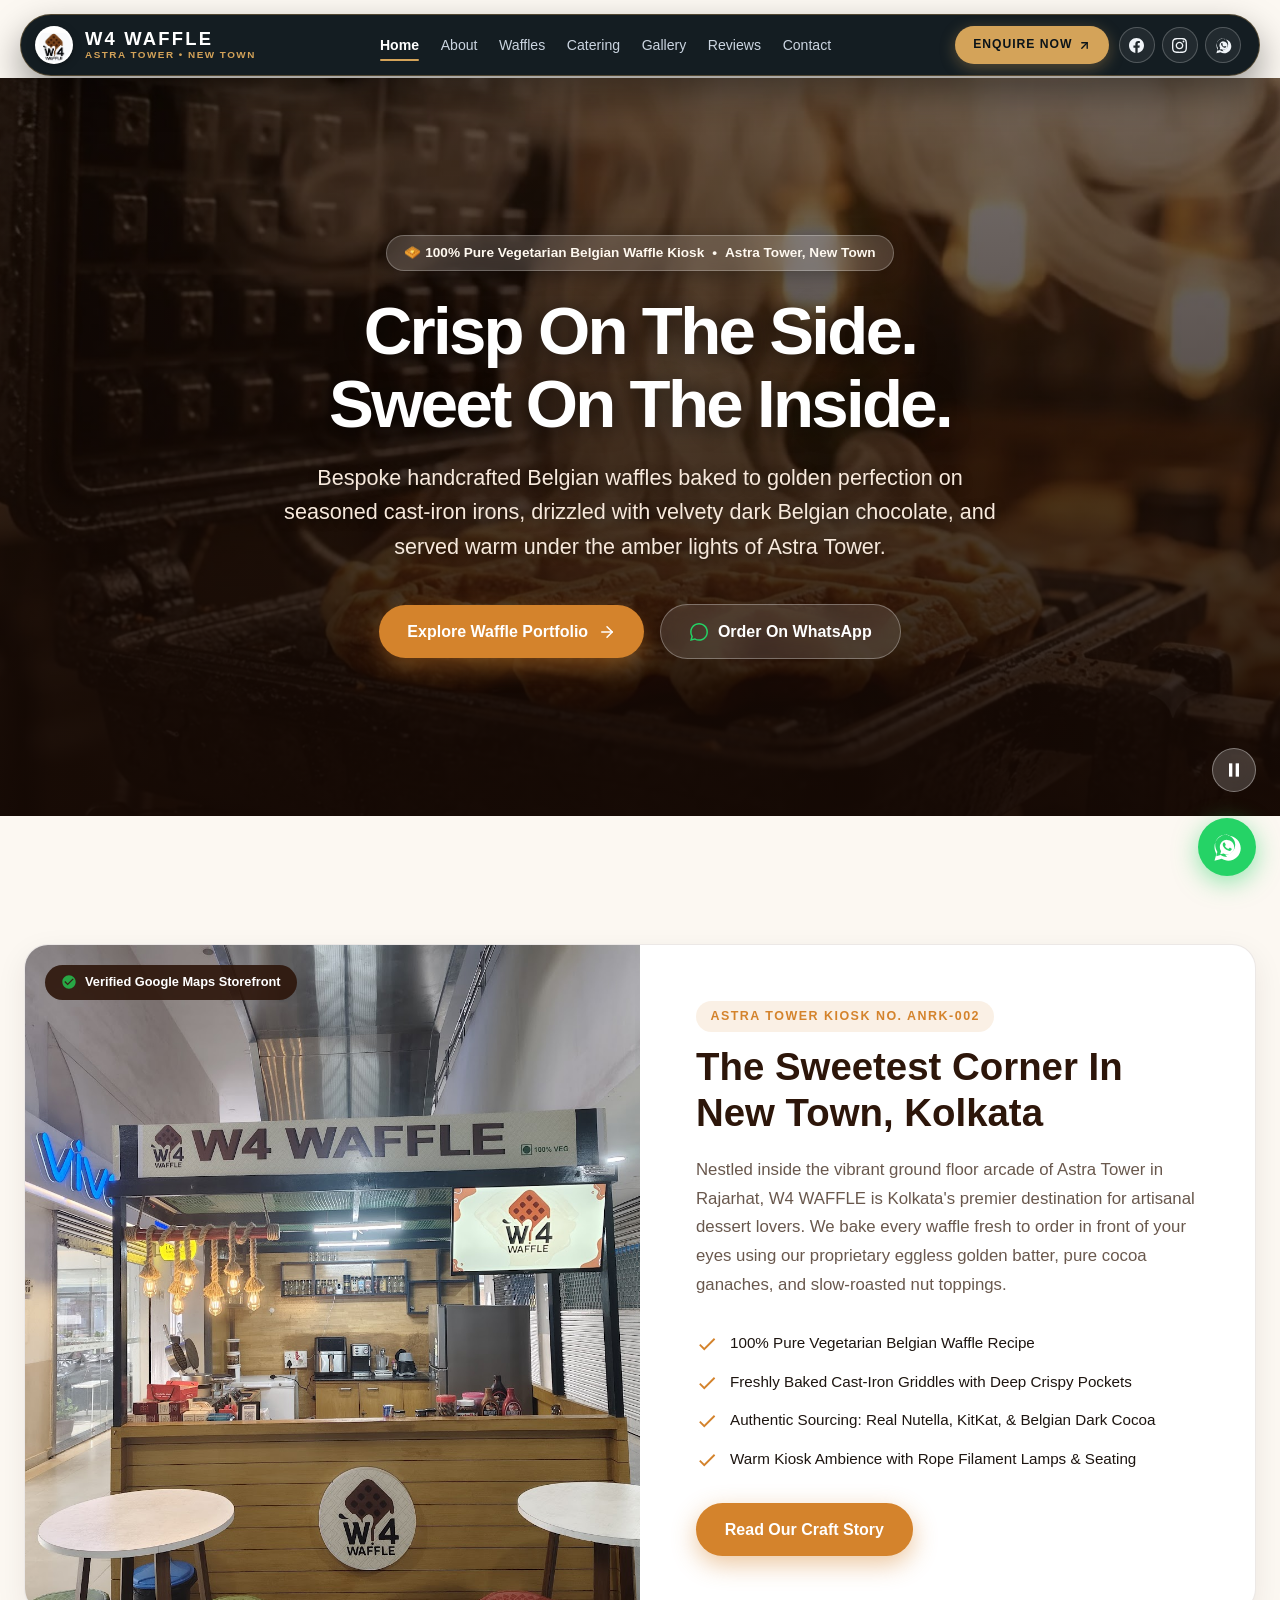
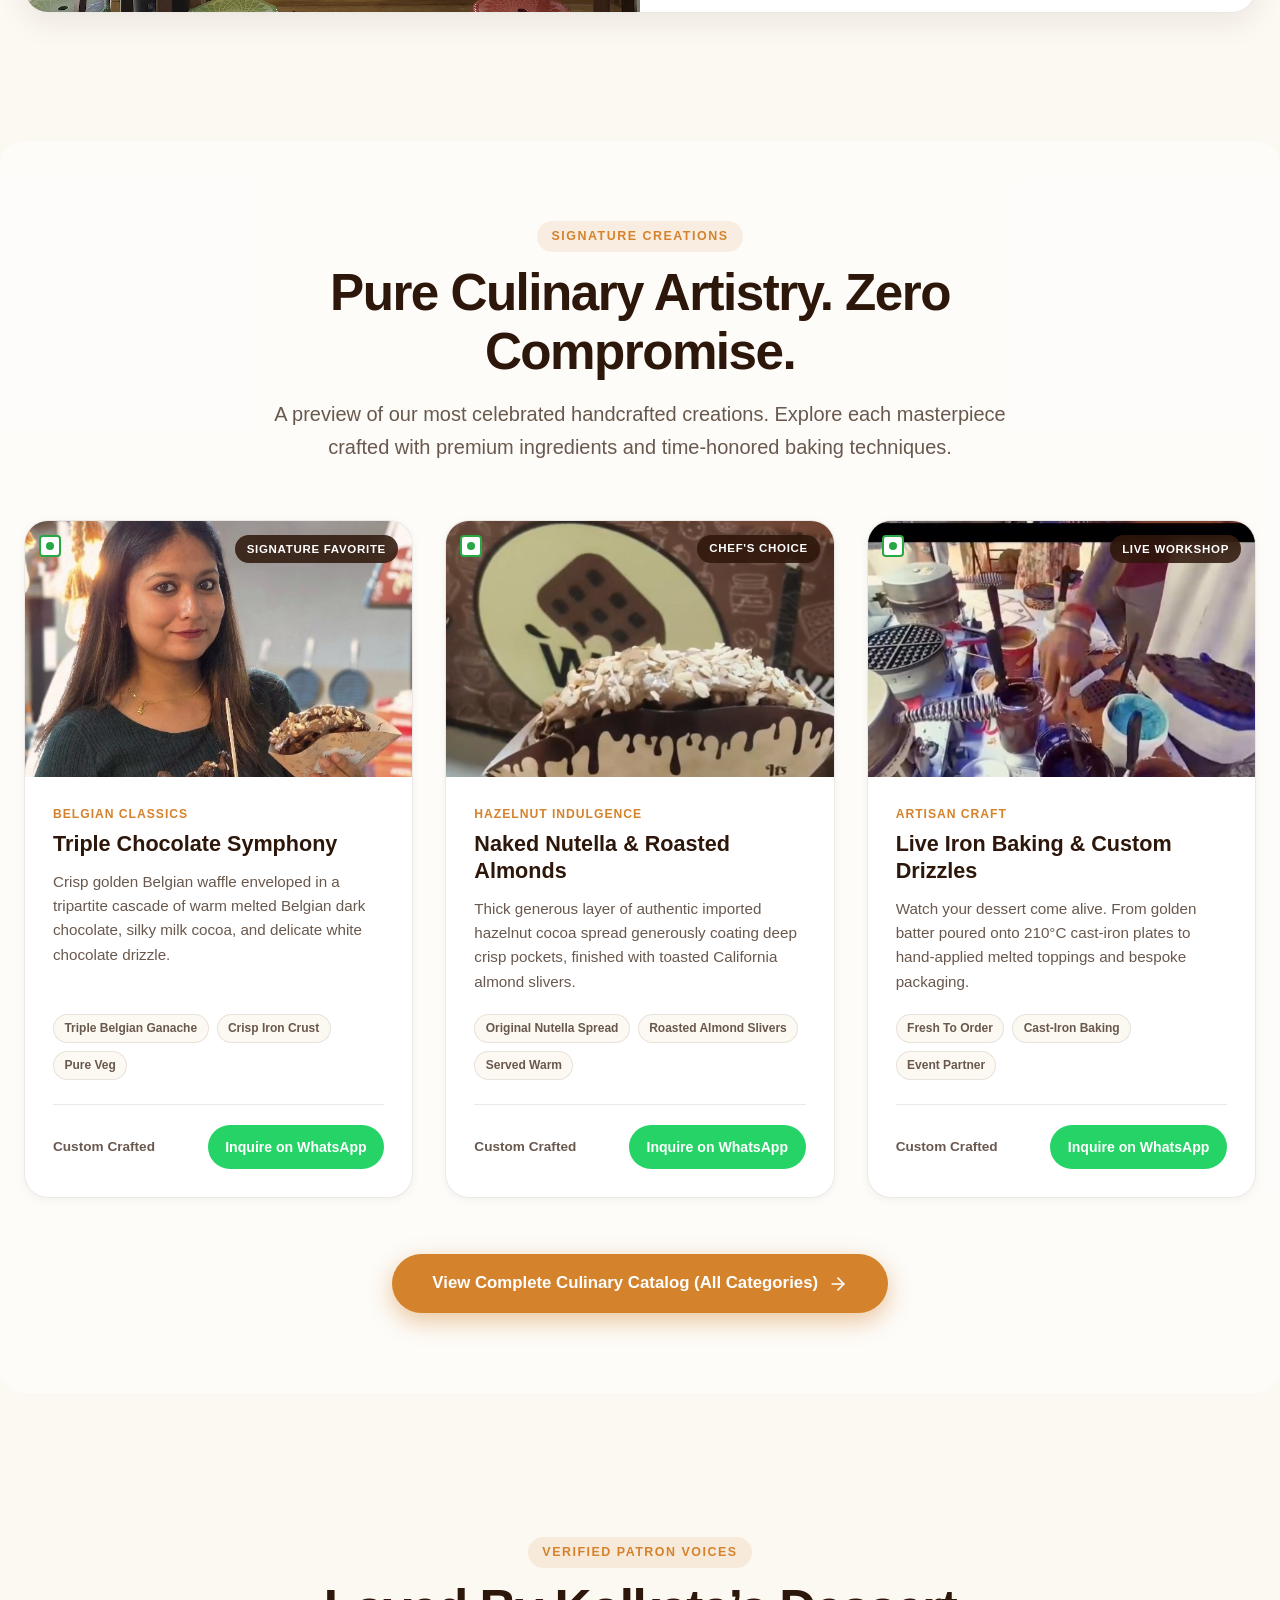
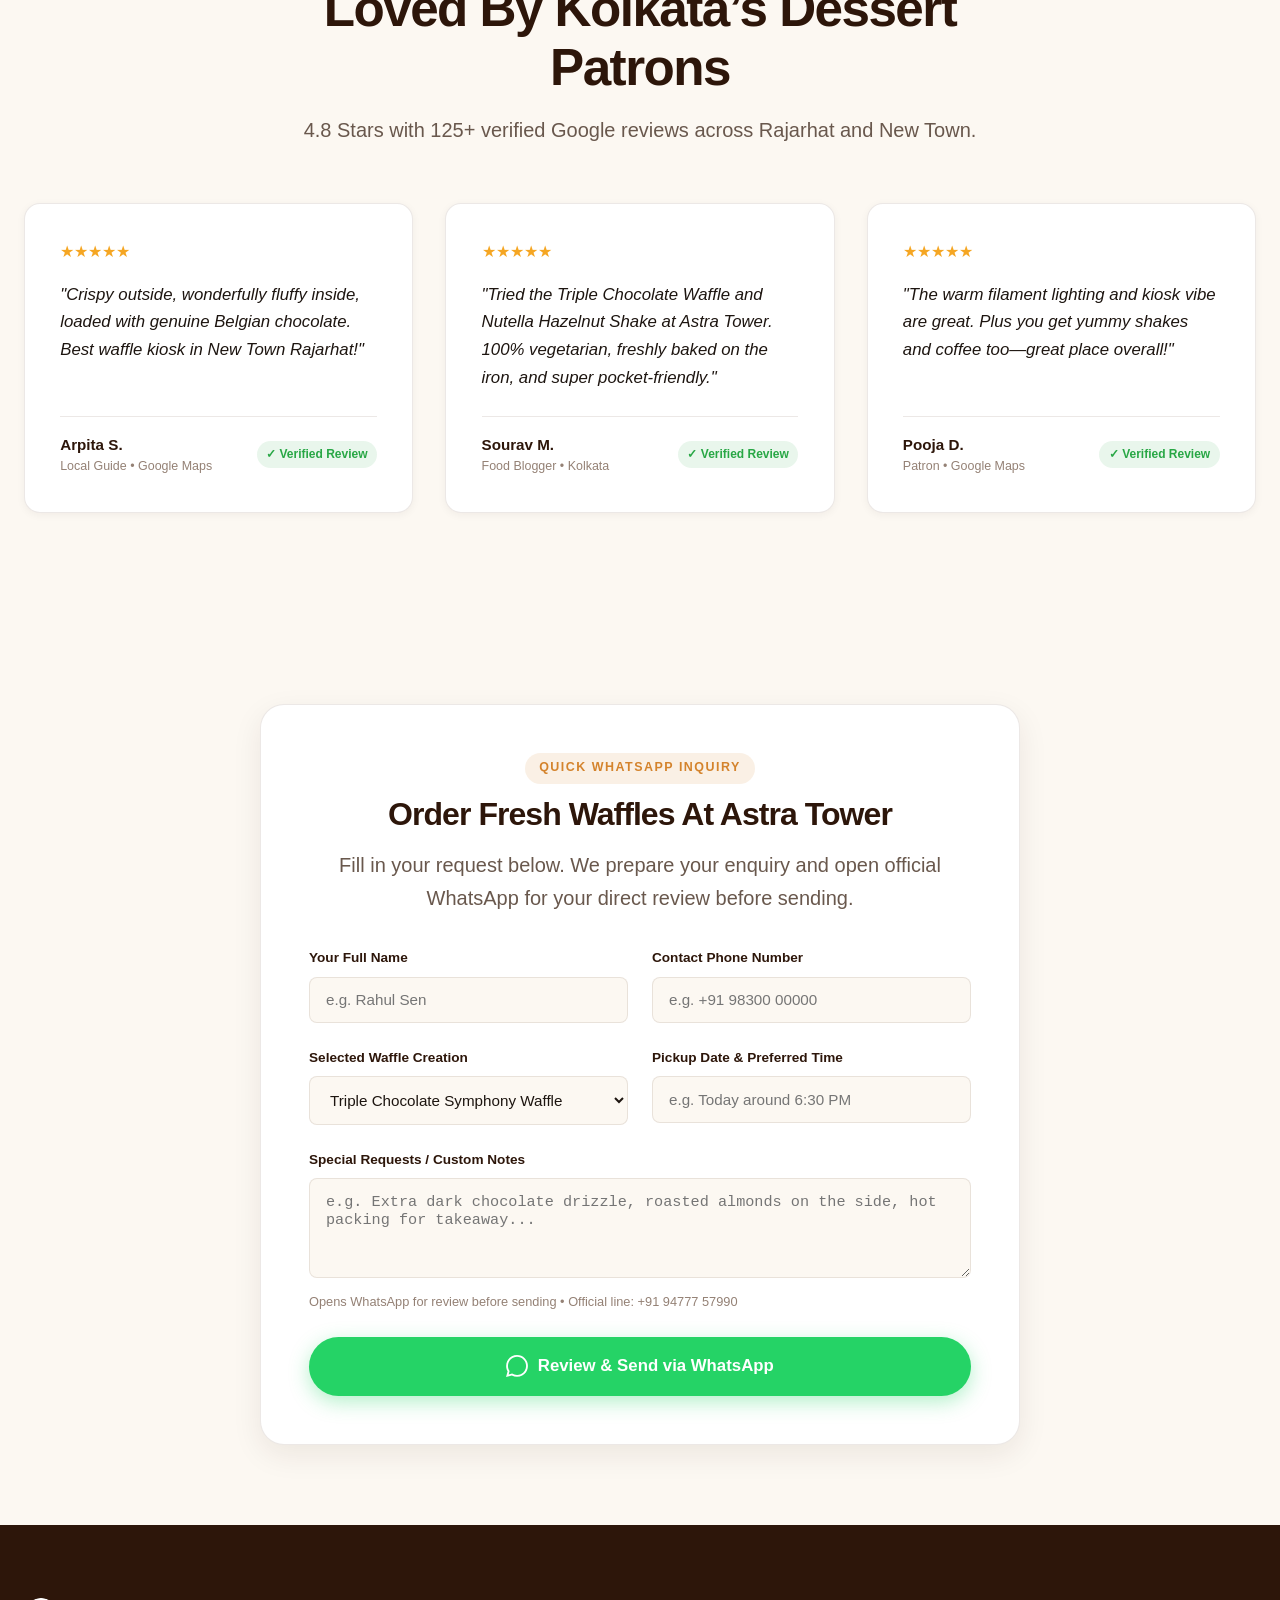
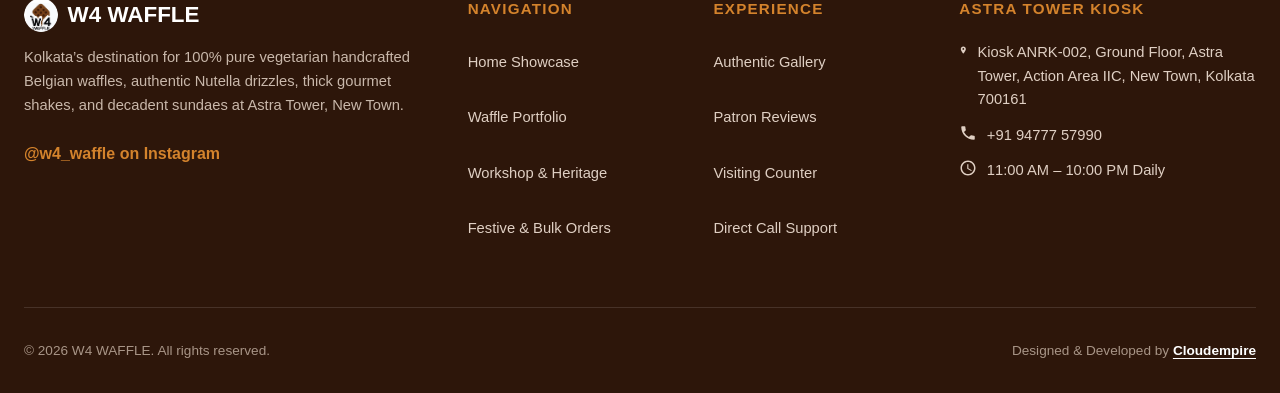
==== commit ebc8f5d1: "Update header to exact TheDivine floating dark pill navbar with short one-line tabs, gold CTA, and o" ====
--- a/index.html
+++ b/index.html
@@ -46,34 +46,47 @@
 </head>
 <body>
 
-  <!-- Top Navigation Header -->
+    <!-- Top Navigation Header: TheDivine-Style Floating Dark Pill -->
   <header class="site-header">
     <div class="header-inner">
       <a href="index.html" class="brand-link" aria-label="W4 WAFFLE Home">
-        <img src="assets/images/logo.png" alt="W4 WAFFLE Brand Logo" class="brand-logo" width="42" height="42">
+        <img src="assets/images/logo.png" alt="W4 WAFFLE Brand Logo" class="brand-logo" width="38" height="38">
         <div class="brand-title-wrap">
           <span class="brand-name">W4 WAFFLE</span>
-          <span class="brand-tag">Astra Tower • New Town</span>
+          <span class="brand-tag">ASTRA TOWER • NEW TOWN</span>
         </div>
       </a>
 
       <nav aria-label="Primary Navigation">
         <ul class="nav-links">
           <li><a href="index.html" class="nav-link active">Home</a></li>
-          <li><a href="waffles.html" class="nav-link">Waffle Portfolio</a></li>
-          <li><a href="about.html" class="nav-link">Workshop & Heritage</a></li>
-          <li><a href="catering.html" class="nav-link">Events & Bulk</a></li>
-          <li><a href="gallery.html" class="nav-link">Authentic Gallery</a></li>
-          <li><a href="reviews.html" class="nav-link">Patron Reviews</a></li>
-          <li><a href="contact.html" class="nav-link">Visiting Counter</a></li>
+          <li><a href="about.html" class="nav-link">About</a></li>
+          <li><a href="waffles.html" class="nav-link">Waffles</a></li>
+          <li><a href="catering.html" class="nav-link">Catering</a></li>
+          <li><a href="gallery.html" class="nav-link">Gallery</a></li>
+          <li><a href="reviews.html" class="nav-link">Reviews</a></li>
+          <li><a href="contact.html" class="nav-link">Contact</a></li>
         </ul>
       </nav>
 
       <div class="header-actions">
-        <a href="https://wa.me/919477757990?text=Hello%20W4%20WAFFLE!%20I'm%20viewing%20your%20website%20and%20would%20like%20to%20enquire%20about%20your%20waffles." class="btn-header-wa" target="_blank" rel="noopener noreferrer" aria-label="Message W4 Waffle on WhatsApp">
-          <svg width="18" height="18" viewBox="0 0 24 24" fill="currentColor"><path d="M.057 24l1.687-6.163c-1.041-1.804-1.588-3.849-1.587-5.946.003-6.556 5.338-11.891 11.893-11.891 3.181.001 6.167 1.24 8.413 3.488 2.245 2.248 3.481 5.236 3.48 8.414-.003 6.557-5.338 11.892-11.893 11.892-1.99-.001-3.951-.5-5.688-1.448l-6.305 1.654zm6.597-3.807c1.676.995 3.276 1.591 5.392 1.592 5.448 0 9.886-4.434 9.889-9.885.002-5.462-4.415-9.89-9.881-9.892-5.452 0-9.887 4.434-9.889 9.884-.001 2.225.651 3.891 1.746 5.634l-.999 3.648 3.742-.981z"/></svg>
-          <span>WhatsApp Enquiry</span>
+        <a href="https://wa.me/919477757990?text=Hello%20W4%20WAFFLE!%20I'd%20like%20to%20enquire%20about%20your%20delicacies." class="btn-header-cta" target="_blank" rel="noopener noreferrer" aria-label="WhatsApp enquiry">
+          <span>ENQUIRE NOW</span>
+          <svg width="13" height="13" viewBox="0 0 24 24" fill="none" stroke="currentColor" stroke-width="2.5" stroke-linecap="round" stroke-linejoin="round"><line x1="7" y1="17" x2="17" y2="7"></line><polyline points="7 7 17 7 17 17"></polyline></svg>
         </a>
+
+        <div class="header-social-group">
+          <a href="https://www.facebook.com/" class="header-social-btn" target="_blank" rel="noopener noreferrer" aria-label="W4 WAFFLE on Facebook">
+            <svg width="15" height="15" viewBox="0 0 24 24" fill="currentColor"><path d="M24 12.073c0-6.627-5.373-12-12-12s-12 5.373-12 12c0 5.99 4.388 10.954 10.125 11.854v-8.385H7.078v-3.47h3.047V9.43c0-3.007 1.792-4.669 4.533-4.669 1.312 0 2.686.235 2.686.235v2.953H15.83c-1.491 0-1.956.925-1.956 1.874v2.25h3.328l-.532 3.47h-2.796v8.385C19.612 23.027 24 18.062 24 12.073z"/></svg>
+          </a>
+          <a href="https://www.instagram.com/w4_waffle/" class="header-social-btn" target="_blank" rel="noopener noreferrer" aria-label="W4 WAFFLE on Instagram">
+            <svg width="15" height="15" viewBox="0 0 24 24" fill="currentColor"><path d="M12 2.163c3.204 0 3.584.012 4.85.07 3.252.148 4.771 1.691 4.919 4.919.058 1.265.069 1.645.069 4.849 0 3.205-.012 3.584-.069 4.849-.149 3.225-1.664 4.771-4.919 4.919-1.266.058-1.644.07-4.85.07-3.204 0-3.584-.012-4.849-.07-3.26-.149-4.771-1.699-4.919-4.92-.058-1.265-.07-1.644-.07-4.849 0-3.204.013-3.583.07-4.849.149-3.227 1.664-4.771 4.919-4.919 1.266-.057 1.645-.069 4.849-.069zm0-2.163c-3.259 0-3.667.014-4.947.072-4.358.2-6.78 2.618-6.98 6.98-.059 1.281-.073 1.689-.073 4.948 0 3.259.014 3.668.072 4.948.2 4.358 2.618 6.78 6.98 6.98 1.281.058 1.689.072 4.948.072 3.259 0 3.668-.014 4.948-.072 4.354-.2 6.782-2.618 6.979-6.98.059-1.28.073-1.689.073-4.948 0-3.259-.014-3.667-.072-4.947-.196-4.354-2.617-6.78-6.979-6.98-1.281-.059-1.69-.073-4.949-.073zm0 5.838c-3.403 0-6.162 2.759-6.162 6.162s2.759 6.163 6.162 6.163 6.162-2.759 6.162-6.163c0-3.403-2.759-6.162-6.162-6.162zm0 10.162c-2.209 0-4-1.79-4-4 0-2.209 1.791-4 4-4s4 1.791 4 4c0 2.21-1.791 4-4 4zm6.406-11.845c-.796 0-1.441.645-1.441 1.44s.645 1.44 1.441 1.44c.795 0 1.439-.645 1.439-1.44s-.644-1.44-1.439-1.44z"/></svg>
+          </a>
+          <a href="https://wa.me/919477757990?text=Hello%20W4%20WAFFLE!%20I'm%20inquiring%20about%20your%20delicacies." class="header-social-btn" target="_blank" rel="noopener noreferrer" aria-label="W4 WAFFLE on WhatsApp">
+            <svg width="17" height="17" viewBox="0 0 24 24" fill="currentColor"><path d="M12.031 6.172c-3.181 0-5.767 2.586-5.768 5.766-.001 1.298.38 2.27 1.019 3.287l-.711 2.598 2.669-.699c.969.54 1.772.846 2.791.846 3.18 0 5.766-2.586 5.767-5.766.001-3.18-2.585-5.768-5.767-5.767zm3.364 8.169c-.14.392-.716.721-1.012.766-.282.043-.654.062-1.054-.067-.245-.079-.564-.187-1.012-.381-1.78-.771-2.929-2.583-3.018-2.702-.089-.118-.724-.964-.724-1.839 0-.875.459-1.306.623-1.482.164-.176.357-.22.476-.22.119 0 .238.001.342.006.11.005.257-.042.402.308.149.358.508 1.238.552 1.328.045.089.075.194.015.313-.059.119-.089.193-.178.298-.09.104-.188.232-.268.312-.09.089-.183.186-.079.365.104.179.463.764.995 1.238.685.61 1.263.799 1.442.888.179.09.283.075.387-.045.105-.119.447-.521.566-.7.119-.179.238-.149.397-.089.159.059 1.012.477 1.186.564.174.087.291.131.334.205.043.074.043.432-.097.824z"/><path d="M12.004 2c-5.514 0-10 4.486-10 10 0 1.954.564 3.78 1.543 5.332l-1.547 5.668 5.81-1.523c1.496.893 3.242 1.523 5.194 1.523 5.514 0 10-4.486 10-10s-4.486-10-10-10zm0 18c-1.748 0-3.376-.505-4.757-1.375l-.341-.215-3.527.925.941-3.45-.236-.375c-.967-1.536-1.516-3.351-1.516-5.26 0-4.411 3.589-8 8-8s8 3.589 8 8-3.589 8-8 8z"/></svg>
+          </a>
+        </div>
+
         <button class="menu-toggle" aria-label="Toggle Navigation Menu" aria-expanded="false">
           <svg width="24" height="24" viewBox="0 0 24 24" fill="none" stroke="currentColor" stroke-width="2" stroke-linecap="round" stroke-linejoin="round">
             <line x1="3" y1="12" x2="21" y2="12"></line>
@@ -432,8 +445,8 @@
   </footer>
 
   <!-- Floating Mobile WhatsApp CTA -->
-  <a href="https://wa.me/919477757990?text=Hello%20W4%20WAFFLE!%20I'm%20visiting%20your%20website%20and%20would%20like%20to%20order." class="floating-wa-btn" target="_blank" rel="noopener noreferrer" aria-label="Open WhatsApp Chat">
-    <svg width="32" height="32" viewBox="0 0 24 24" fill="currentColor"><path d="M.057 24l1.687-6.163c-1.041-1.804-1.588-3.849-1.587-5.946.003-6.556 5.338-11.891 11.893-11.891 3.181.001 6.167 1.24 8.413 3.488 2.245 2.248 3.481 5.236 3.48 8.414-.003 6.557-5.338 11.892-11.893 11.892-1.99-.001-3.951-.5-5.688-1.448l-6.305 1.654zm6.597-3.807c1.676.995 3.276 1.591 5.392 1.592 5.448 0 9.886-4.434 9.889-9.885.002-5.462-4.415-9.89-9.881-9.892-5.452 0-9.887 4.434-9.889 9.884-.001 2.225.651 3.891 1.746 5.634l-.999 3.648 3.742-.981z"/></svg>
+  <a href="https://wa.me/919477757990?text=Hello%20W4%20WAFFLE!%20I'm%20inquiring%20about%20your%20delicacies." class="floating-wa-btn" target="_blank" rel="noopener noreferrer" aria-label="Open WhatsApp Chat">
+    <svg width="30" height="30" viewBox="0 0 24 24" fill="currentColor"><path d="M12.031 6.172c-3.181 0-5.767 2.586-5.768 5.766-.001 1.298.38 2.27 1.019 3.287l-.711 2.598 2.669-.699c.969.54 1.772.846 2.791.846 3.18 0 5.766-2.586 5.767-5.766.001-3.18-2.585-5.768-5.767-5.767zm3.364 8.169c-.14.392-.716.721-1.012.766-.282.043-.654.062-1.054-.067-.245-.079-.564-.187-1.012-.381-1.78-.771-2.929-2.583-3.018-2.702-.089-.118-.724-.964-.724-1.839 0-.875.459-1.306.623-1.482.164-.176.357-.22.476-.22.119 0 .238.001.342.006.11.005.257-.042.402.308.149.358.508 1.238.552 1.328.045.089.075.194.015.313-.059.119-.089.193-.178.298-.09.104-.188.232-.268.312-.09.089-.183.186-.079.365.104.179.463.764.995 1.238.685.61 1.263.799 1.442.888.179.09.283.075.387-.045.105-.119.447-.521.566-.7.119-.179.238-.149.397-.089.159.059 1.012.477 1.186.564.174.087.291.131.334.205.043.074.043.432-.097.824z"/><path d="M12.004 2c-5.514 0-10 4.486-10 10 0 1.954.564 3.78 1.543 5.332l-1.547 5.668 5.81-1.523c1.496.893 3.242 1.523 5.194 1.523 5.514 0 10-4.486 10-10s-4.486-10-10-10zm0 18c-1.748 0-3.376-.505-4.757-1.375l-.341-.215-3.527.925.941-3.45-.236-.375c-.967-1.536-1.516-3.351-1.516-5.26 0-4.411 3.589-8 8-8s8 3.589 8 8-3.589 8-8 8z"/></svg>
   </a>
 
   <script src="assets/js/main.js"></script>
--- a/assets/css/style.css
+++ b/assets/css/style.css
@@ -137,47 +137,58 @@
 }
 
 /* ==========================================================================
-   Header & Navigation
+   Header & Navigation (TheDivine-Style Floating Dark Pill Navbar)
    ========================================================================== */
+body {
+  padding-top: 78px;
+}
+
 .site-header {
-  position: sticky;
-  top: 0;
+  position: fixed;
+  top: 14px;
+  left: 0;
+  width: 100%;
   z-index: 1000;
-  background: rgba(252, 248, 242, 0.92);
+  display: flex;
+  justify-content: center;
+  padding: 0 1.25rem;
+  pointer-events: none;
+}
+
+.header-inner {
+  pointer-events: auto;
+  width: 100%;
+  max-width: 1320px;
+  background: rgba(11, 20, 25, 0.96);
+  border: 1px solid rgba(212, 163, 89, 0.32);
+  border-radius: 9999px;
+  box-shadow: 0 16px 36px rgba(0, 0, 0, 0.4);
   backdrop-filter: blur(20px);
   -webkit-backdrop-filter: blur(20px);
-  border-bottom: 1px solid var(--color-border);
-  height: 66px;
-  display: flex;
-  align-items: center;
-}
-
-.header-inner {
-  max-width: 1320px;
-  margin: 0 auto;
-  padding: 0 1.5rem;
-  width: 100%;
   display: flex;
   align-items: center;
   justify-content: space-between;
+  padding: 8px 18px 8px 14px;
+  gap: 1rem;
 }
 
 .brand-link {
   display: flex;
   align-items: center;
   gap: 0.75rem;
-  font-weight: 800;
-  font-size: 1.25rem;
-  color: var(--color-primary);
+  text-decoration: none;
   min-height: 44px;
+  flex-shrink: 0;
 }
 
 .brand-logo {
-  width: 42px;
-  height: 42px;
+  width: 38px;
+  height: 38px;
+  border-radius: 50%;
+  background: #ffffff;
+  padding: 2px;
+  box-shadow: 0 2px 8px rgba(0, 0, 0, 0.3);
   object-fit: contain;
-  border-radius: var(--radius-full);
-  box-shadow: var(--shadow-sm);
 }
 
 .brand-title-wrap {
@@ -186,38 +197,54 @@
 }
 
 .brand-name {
+  font-family: var(--font-display);
+  font-size: 1.15rem;
+  font-weight: 700;
+  letter-spacing: 0.12em;
+  color: #ffffff;
+  text-transform: uppercase;
   line-height: 1.1;
-  letter-spacing: -0.02em;
 }
 
 .brand-tag {
-  font-size: 0.7rem;
-  color: var(--color-accent);
+  font-size: 0.62rem;
   font-weight: 600;
-  letter-spacing: 0.05em;
+  letter-spacing: 0.15em;
+  color: #d4a359;
   text-transform: uppercase;
+  line-height: 1.2;
 }
 
 .nav-links {
   display: flex;
   align-items: center;
-  gap: 1.5rem;
+  gap: 1.35rem;
   list-style: none;
+  margin: 0;
+  padding: 0;
 }
 
 .nav-link {
-  font-size: 0.95rem;
+  font-size: 0.88rem;
   font-weight: 500;
-  color: var(--color-text-muted);
-  padding: 0.5rem 0.25rem;
+  color: #cbd5e1;
+  text-decoration: none;
+  padding: 6px 0;
   position: relative;
+  white-space: nowrap !important;
+  transition: color 0.2s ease;
   min-height: 44px;
   display: inline-flex;
   align-items: center;
 }
 
-.nav-link:hover, .nav-link.active {
-  color: var(--color-primary);
+.nav-link:hover {
+  color: #d4a359;
+}
+
+.nav-link.active {
+  color: #ffffff;
+  font-weight: 600;
 }
 
 .nav-link.active::after {
@@ -227,34 +254,80 @@
   left: 0;
   right: 0;
   height: 2px;
-  background: var(--color-accent);
-  border-radius: var(--radius-full);
+  background: #d4a359;
+  border-radius: 2px;
 }
 
 .header-actions {
   display: flex;
   align-items: center;
-  gap: 0.75rem;
-}
-
-.btn-header-wa {
+  gap: 0.6rem;
+  flex-shrink: 0;
+}
+
+/* Gold Pill CTA matching TheDivine */
+.btn-header-cta {
   display: inline-flex;
   align-items: center;
-  gap: 0.5rem;
-  background: var(--color-primary);
-  color: #ffffff;
-  padding: 0.55rem 1.1rem;
-  border-radius: var(--radius-full);
-  font-size: 0.88rem;
-  font-weight: 600;
-  min-height: 44px;
-  box-shadow: var(--shadow-sm);
-  transition: transform var(--transition-fast), background var(--transition-fast);
-}
-
-.btn-header-wa:hover {
-  background: var(--color-primary-light);
+  gap: 0.35rem;
+  background: #d4a359;
+  color: #0b1419;
+  padding: 8px 18px;
+  border-radius: 9999px;
+  font-size: 0.76rem;
+  font-weight: 700;
+  text-transform: uppercase;
+  letter-spacing: 0.08em;
+  text-decoration: none;
+  min-height: 38px;
+  white-space: nowrap !important;
+  box-shadow: 0 4px 15px rgba(212, 163, 89, 0.35);
+  transition: all 0.2s ease;
+}
+
+.btn-header-cta:hover {
+  background: #e6b870;
   transform: translateY(-1px);
+  box-shadow: 0 6px 20px rgba(212, 163, 89, 0.5);
+  color: #0b1419;
+}
+
+.btn-header-cta svg {
+  transition: transform 0.2s ease;
+}
+
+.btn-header-cta:hover svg {
+  transform: translate(2px, -2px);
+}
+
+/* Circular Social Buttons matching TheDivine */
+.header-social-group {
+  display: flex;
+  align-items: center;
+  gap: 0.45rem;
+}
+
+.header-social-btn {
+  width: 36px;
+  height: 36px;
+  border-radius: 50%;
+  border: 1px solid rgba(255, 255, 255, 0.22);
+  background: rgba(255, 255, 255, 0.06);
+  display: inline-flex;
+  align-items: center;
+  justify-content: center;
+  color: #f1f5f9;
+  text-decoration: none;
+  transition: all 0.2s ease;
+  min-width: 36px;
+  min-height: 36px;
+}
+
+.header-social-btn:hover {
+  background: rgba(212, 163, 89, 0.2);
+  border-color: #d4a359;
+  color: #d4a359;
+  transform: translateY(-2px);
 }
 
 .menu-toggle {
@@ -264,7 +337,7 @@
   align-items: center;
   justify-content: center;
   background: transparent;
-  color: var(--color-primary);
+  color: #ffffff;
   min-height: 44px;
   min-width: 44px;
 }
@@ -1151,12 +1224,44 @@
    Mobile Responsiveness & Mandatory Drawer Fix
    ========================================================================== */
 @media (max-width: 960px) {
+  body {
+    padding-top: 72px;
+  }
+
   .site-header {
-    height: 66px;
+    top: 10px;
+    padding: 0 0.75rem;
+  }
+
+  .header-inner {
+    padding: 6px 14px 6px 10px;
+  }
+
+  .brand-logo {
+    width: 34px;
+    height: 34px;
+  }
+
+  .brand-name {
+    font-size: 0.98rem;
+  }
+
+  .brand-tag {
+    font-size: 0.54rem;
+  }
+
+  .btn-header-cta {
+    padding: 7px 12px;
+    font-size: 0.7rem;
+  }
+
+  .header-social-group {
+    display: none;
   }
 
   .menu-toggle {
     display: flex;
+    color: #ffffff;
   }
 
   /* MANDATORY MOBILE MENU DRAWER FIX (Line 103 of Instructions) */
@@ -1169,13 +1274,13 @@
     height: calc(100dvh - 66px);
     overflow-y: auto;
     z-index: 999;
-    background: rgba(252, 248, 242, 0.98);
+    background: rgba(11, 20, 25, 0.98);
     backdrop-filter: blur(25px);
     -webkit-backdrop-filter: blur(25px);
     flex-direction: column;
     align-items: stretch;
-    padding: 2.5rem 2rem;
-    gap: 1rem;
+    padding: 2rem 1.5rem;
+    gap: 0.85rem;
     transform: translateX(-100%);
     transition: transform 0.35s cubic-bezier(0.16, 1, 0.3, 1);
   }
@@ -1185,15 +1290,18 @@
   }
 
   .nav-link {
-    font-size: 1.25rem;
+    font-size: 1.15rem;
     font-weight: 700;
-    padding: 0.75rem 1rem;
+    color: #f1f5f9;
+    padding: 0.85rem 1rem;
     border-radius: var(--radius-md);
     min-height: 48px;
+    border-bottom: 1px solid rgba(255, 255, 255, 0.08);
   }
 
   .nav-link:hover, .nav-link.active {
-    background: rgba(212, 131, 44, 0.1);
+    color: #d4a359;
+    background: rgba(212, 163, 89, 0.12);
   }
 
   .showcase-centerpiece {
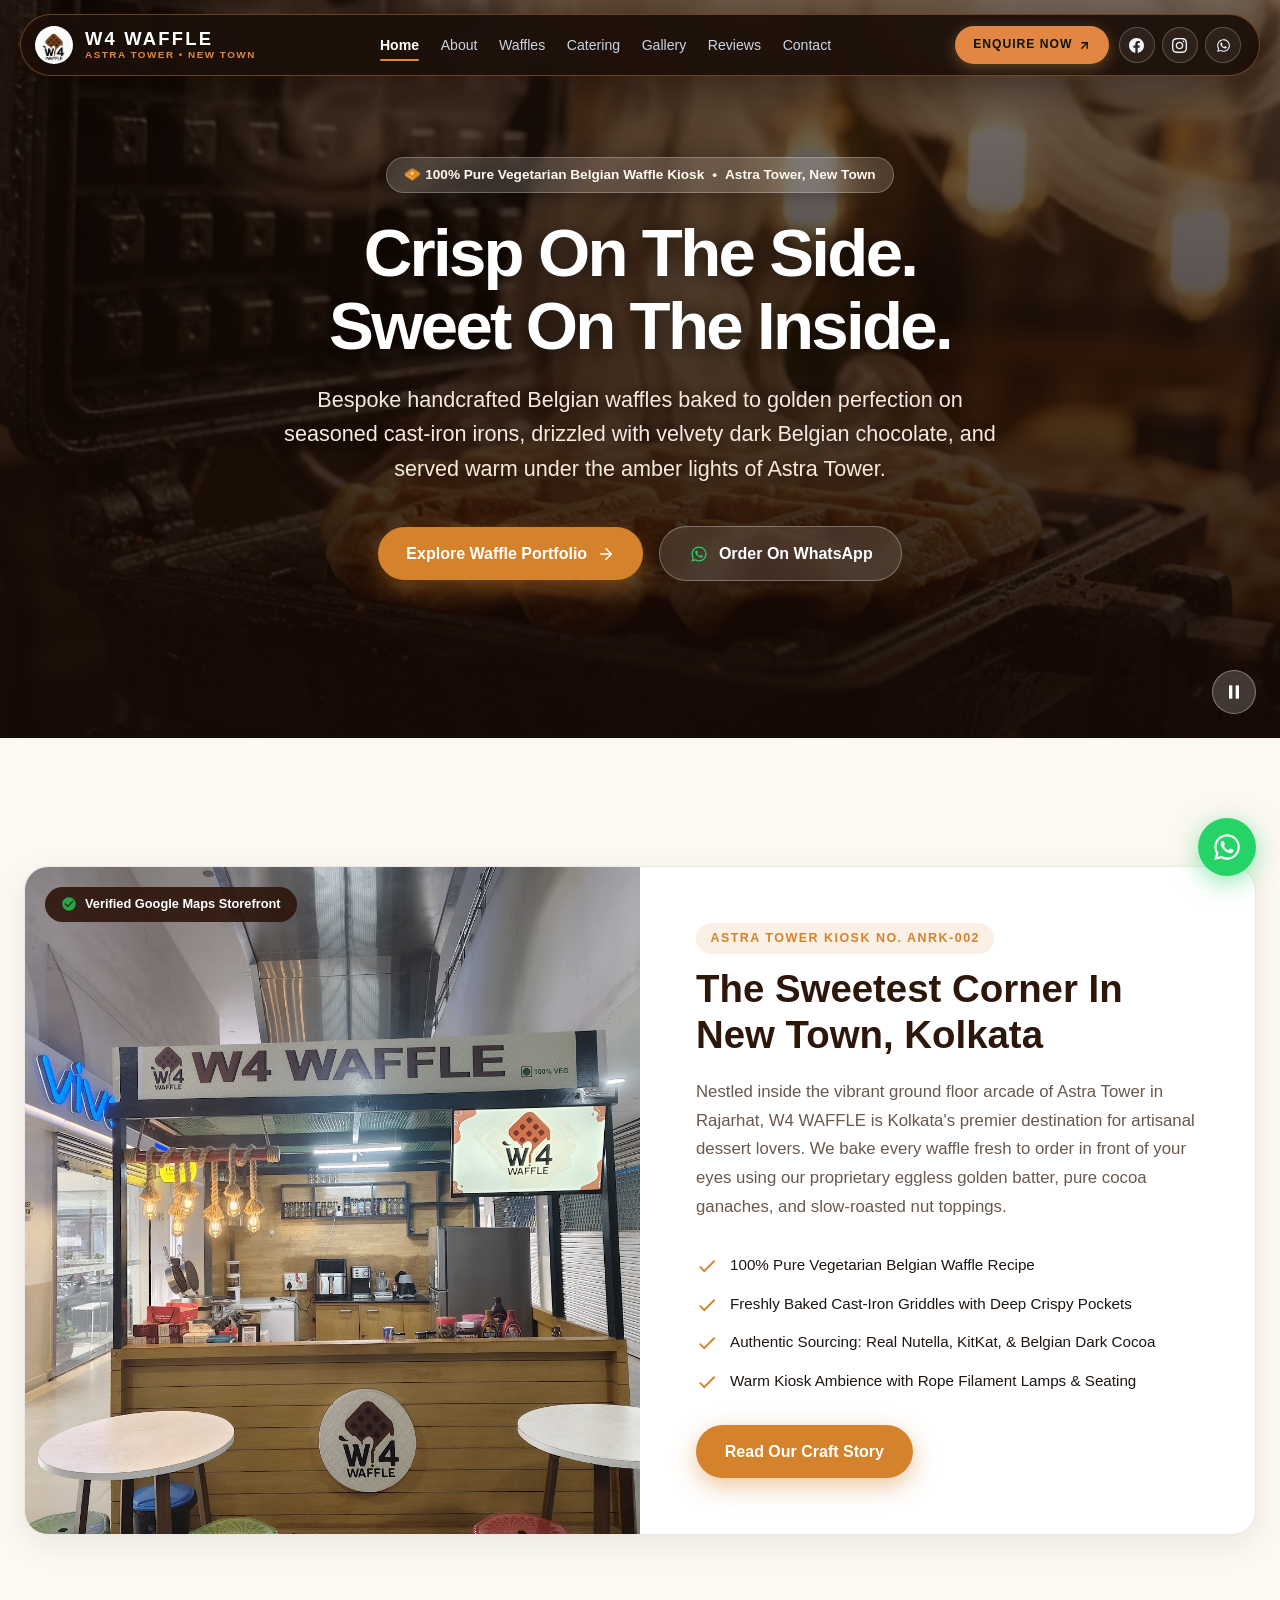
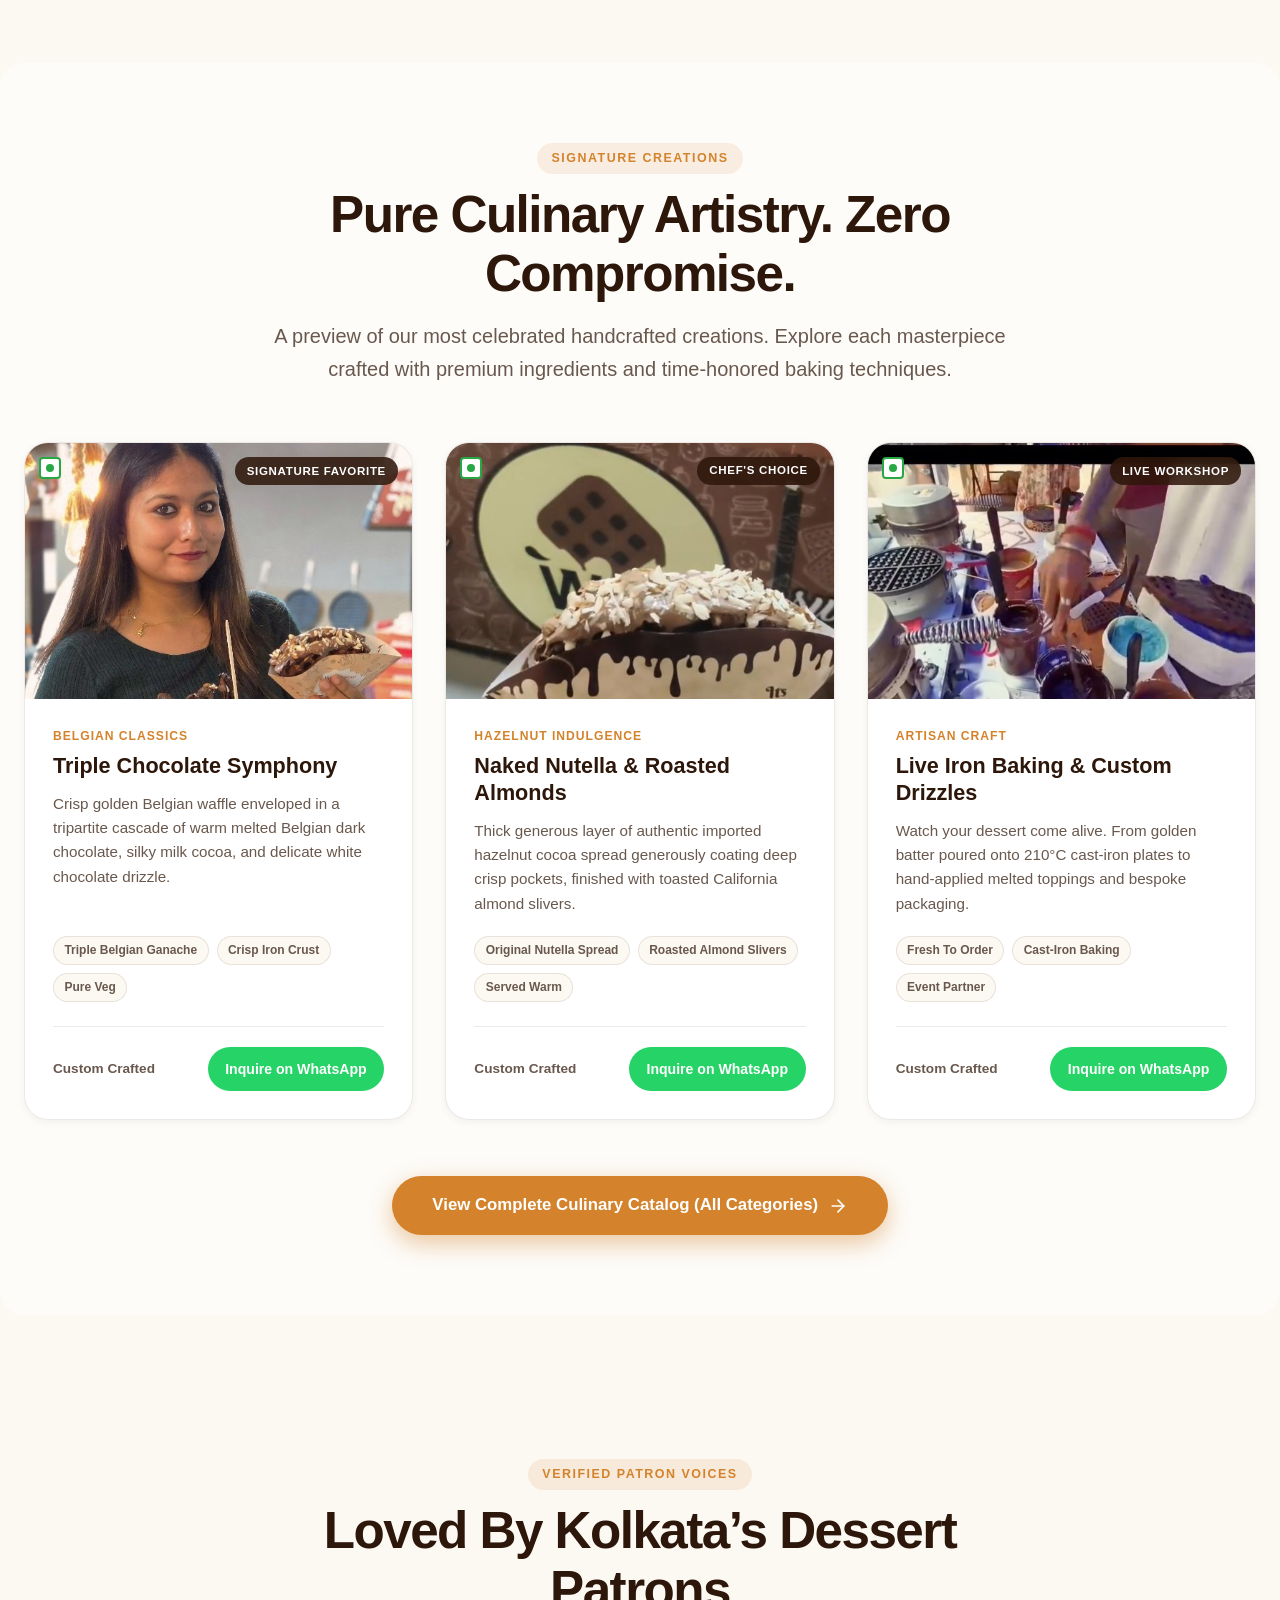
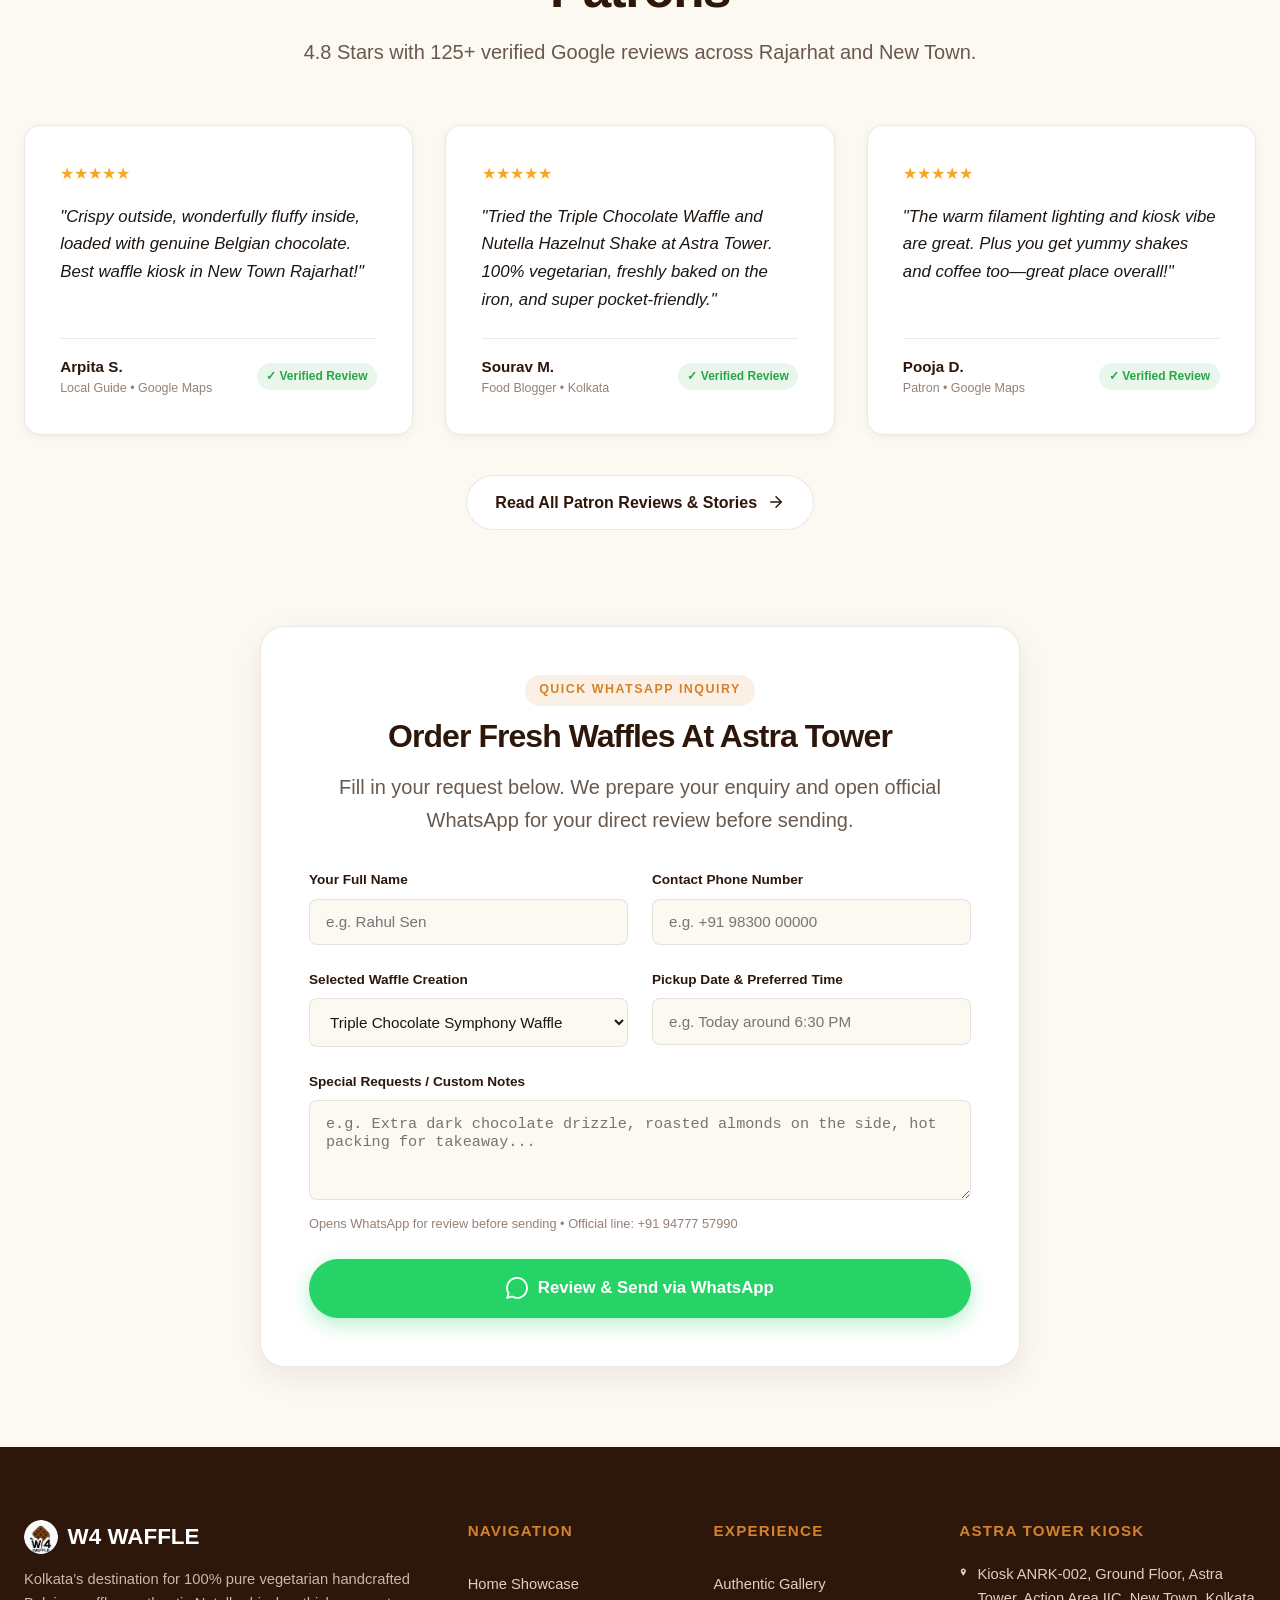
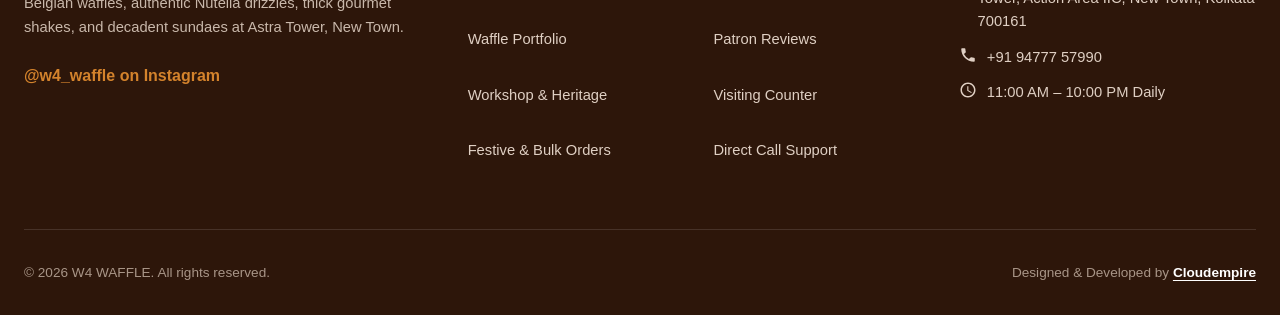
==== commit 0329df50: "Refine floating navbar to warm Belgian chocolate brand theme, eliminate top white space, and standar" ====
--- a/index.html
+++ b/index.html
@@ -83,7 +83,7 @@
             <svg width="15" height="15" viewBox="0 0 24 24" fill="currentColor"><path d="M12 2.163c3.204 0 3.584.012 4.85.07 3.252.148 4.771 1.691 4.919 4.919.058 1.265.069 1.645.069 4.849 0 3.205-.012 3.584-.069 4.849-.149 3.225-1.664 4.771-4.919 4.919-1.266.058-1.644.07-4.85.07-3.204 0-3.584-.012-4.849-.07-3.26-.149-4.771-1.699-4.919-4.92-.058-1.265-.07-1.644-.07-4.849 0-3.204.013-3.583.07-4.849.149-3.227 1.664-4.771 4.919-4.919 1.266-.057 1.645-.069 4.849-.069zm0-2.163c-3.259 0-3.667.014-4.947.072-4.358.2-6.78 2.618-6.98 6.98-.059 1.281-.073 1.689-.073 4.948 0 3.259.014 3.668.072 4.948.2 4.358 2.618 6.78 6.98 6.98 1.281.058 1.689.072 4.948.072 3.259 0 3.668-.014 4.948-.072 4.354-.2 6.782-2.618 6.979-6.98.059-1.28.073-1.689.073-4.948 0-3.259-.014-3.667-.072-4.947-.196-4.354-2.617-6.78-6.979-6.98-1.281-.059-1.69-.073-4.949-.073zm0 5.838c-3.403 0-6.162 2.759-6.162 6.162s2.759 6.163 6.162 6.163 6.162-2.759 6.162-6.163c0-3.403-2.759-6.162-6.162-6.162zm0 10.162c-2.209 0-4-1.79-4-4 0-2.209 1.791-4 4-4s4 1.791 4 4c0 2.21-1.791 4-4 4zm6.406-11.845c-.796 0-1.441.645-1.441 1.44s.645 1.44 1.441 1.44c.795 0 1.439-.645 1.439-1.44s-.644-1.44-1.439-1.44z"/></svg>
           </a>
           <a href="https://wa.me/919477757990?text=Hello%20W4%20WAFFLE!%20I'm%20inquiring%20about%20your%20delicacies." class="header-social-btn" target="_blank" rel="noopener noreferrer" aria-label="W4 WAFFLE on WhatsApp">
-            <svg width="17" height="17" viewBox="0 0 24 24" fill="currentColor"><path d="M12.031 6.172c-3.181 0-5.767 2.586-5.768 5.766-.001 1.298.38 2.27 1.019 3.287l-.711 2.598 2.669-.699c.969.54 1.772.846 2.791.846 3.18 0 5.766-2.586 5.767-5.766.001-3.18-2.585-5.768-5.767-5.767zm3.364 8.169c-.14.392-.716.721-1.012.766-.282.043-.654.062-1.054-.067-.245-.079-.564-.187-1.012-.381-1.78-.771-2.929-2.583-3.018-2.702-.089-.118-.724-.964-.724-1.839 0-.875.459-1.306.623-1.482.164-.176.357-.22.476-.22.119 0 .238.001.342.006.11.005.257-.042.402.308.149.358.508 1.238.552 1.328.045.089.075.194.015.313-.059.119-.089.193-.178.298-.09.104-.188.232-.268.312-.09.089-.183.186-.079.365.104.179.463.764.995 1.238.685.61 1.263.799 1.442.888.179.09.283.075.387-.045.105-.119.447-.521.566-.7.119-.179.238-.149.397-.089.159.059 1.012.477 1.186.564.174.087.291.131.334.205.043.074.043.432-.097.824z"/><path d="M12.004 2c-5.514 0-10 4.486-10 10 0 1.954.564 3.78 1.543 5.332l-1.547 5.668 5.81-1.523c1.496.893 3.242 1.523 5.194 1.523 5.514 0 10-4.486 10-10s-4.486-10-10-10zm0 18c-1.748 0-3.376-.505-4.757-1.375l-.341-.215-3.527.925.941-3.45-.236-.375c-.967-1.536-1.516-3.351-1.516-5.26 0-4.411 3.589-8 8-8s8 3.589 8 8-3.589 8-8 8z"/></svg>
+            <svg width="17" height="17" viewBox="0 0 24 24" fill="currentColor"><path fill-rule="evenodd" clip-rule="evenodd" d="M18.403 5.638A8.919 8.919 0 0 0 12.053 3c-4.948 0-8.976 4.027-8.978 8.977 0 1.582.413 3.126 1.198 4.488L3 21.116l4.759-1.249a8.981 8.981 0 0 0 4.29 1.09h.004c4.947 0 8.975-4.027 8.977-8.977A8.926 8.926 0 0 0 18.403 5.638zM12.053 19.44a7.443 7.443 0 0 1-3.791-1.033l-.272-.162-2.812.738.75-2.743-.177-.282a7.445 7.445 0 0 1-1.144-3.981c.002-4.114 3.35-7.462 7.468-7.462a7.42 7.42 0 0 1 5.278 2.188 7.42 7.42 0 0 1 2.184 5.28c-.002 4.114-3.35 7.462-7.468 7.462zm4.095-5.592c-.225-.113-1.327-.655-1.533-.73-.205-.075-.354-.112-.504.113-.15.224-.579.73-.71.879-.13.15-.262.169-.487.056-.225-.113-.949-.35-1.808-1.116-.669-.597-1.121-1.334-1.252-1.559-.13-.225-.014-.347.099-.459.102-.101.225-.262.337-.393.113-.131.15-.225.225-.375.075-.15.038-.281-.019-.394-.056-.113-.504-1.215-.69-1.663-.182-.437-.367-.378-.504-.385l-.43-.008c-.15 0-.393.056-.599.281-.206.225-.786.768-.786 1.872s.805 2.172.917 2.322c.112.15 1.583 2.417 3.835 3.391 2.252.974 2.252.649 2.664.611.412-.037 1.327-.543 1.514-1.067.187-.524.187-.973.131-1.067-.056-.094-.206-.15-.431-.262z"/></svg>
           </a>
         </div>
 
@@ -125,7 +125,7 @@
             <svg width="18" height="18" viewBox="0 0 24 24" fill="none" stroke="currentColor" stroke-width="2" stroke-linecap="round" stroke-linejoin="round"><line x1="5" y1="12" x2="19" y2="12"></line><polyline points="12 5 19 12 12 19"></polyline></svg>
           </a>
           <a href="https://wa.me/919477757990?text=Namaste%20W4%20WAFFLE!%20I'd%20like%20to%20order%20warm%20waffles%20from%20Astra%20Tower." class="btn-glass" target="_blank" rel="noopener noreferrer">
-            <svg width="18" height="18" viewBox="0 0 24 24" fill="#25D366"><path d="M.057 24l1.687-6.163c-1.041-1.804-1.588-3.849-1.587-5.946.003-6.556 5.338-11.891 11.893-11.891 3.181.001 6.167 1.24 8.413 3.488 2.245 2.248 3.481 5.236 3.48 8.414-.003 6.557-5.338 11.892-11.893 11.892-1.99-.001-3.951-.5-5.688-1.448l-6.305 1.654zm6.597-3.807c1.676.995 3.276 1.591 5.392 1.592 5.448 0 9.886-4.434 9.889-9.885.002-5.462-4.415-9.89-9.881-9.892-5.452 0-9.887 4.434-9.889 9.884-.001 2.225.651 3.891 1.746 5.634l-.999 3.648 3.742-.981z"/></svg>
+            <svg width="20" height="20" viewBox="0 0 24 24" fill="#25D366"><path fill-rule="evenodd" clip-rule="evenodd" d="M18.403 5.638A8.919 8.919 0 0 0 12.053 3c-4.948 0-8.976 4.027-8.978 8.977 0 1.582.413 3.126 1.198 4.488L3 21.116l4.759-1.249a8.981 8.981 0 0 0 4.29 1.09h.004c4.947 0 8.975-4.027 8.977-8.977A8.926 8.926 0 0 0 18.403 5.638zM12.053 19.44a7.443 7.443 0 0 1-3.791-1.033l-.272-.162-2.812.738.75-2.743-.177-.282a7.445 7.445 0 0 1-1.144-3.981c.002-4.114 3.35-7.462 7.468-7.462a7.42 7.42 0 0 1 5.278 2.188 7.42 7.42 0 0 1 2.184 5.28c-.002 4.114-3.35 7.462-7.468 7.462zm4.095-5.592c-.225-.113-1.327-.655-1.533-.73-.205-.075-.354-.112-.504.113-.15.224-.579.73-.71.879-.13.15-.262.169-.487.056-.225-.113-.949-.35-1.808-1.116-.669-.597-1.121-1.334-1.252-1.559-.13-.225-.014-.347.099-.459.102-.101.225-.262.337-.393.113-.131.15-.225.225-.375.075-.15.038-.281-.019-.394-.056-.113-.504-1.215-.69-1.663-.182-.437-.367-.378-.504-.385l-.43-.008c-.15 0-.393.056-.599.281-.206.225-.786.768-.786 1.872s.805 2.172.917 2.322c.112.15 1.583 2.417 3.835 3.391 2.252.974 2.252.649 2.664.611.412-.037 1.327-.543 1.514-1.067.187-.524.187-.973.131-1.067-.056-.094-.206-.15-.431-.262z"/></svg>
             <span>Order On WhatsApp</span>
           </a>
         </div>
@@ -446,7 +446,7 @@
 
   <!-- Floating Mobile WhatsApp CTA -->
   <a href="https://wa.me/919477757990?text=Hello%20W4%20WAFFLE!%20I'm%20inquiring%20about%20your%20delicacies." class="floating-wa-btn" target="_blank" rel="noopener noreferrer" aria-label="Open WhatsApp Chat">
-    <svg width="30" height="30" viewBox="0 0 24 24" fill="currentColor"><path d="M12.031 6.172c-3.181 0-5.767 2.586-5.768 5.766-.001 1.298.38 2.27 1.019 3.287l-.711 2.598 2.669-.699c.969.54 1.772.846 2.791.846 3.18 0 5.766-2.586 5.767-5.766.001-3.18-2.585-5.768-5.767-5.767zm3.364 8.169c-.14.392-.716.721-1.012.766-.282.043-.654.062-1.054-.067-.245-.079-.564-.187-1.012-.381-1.78-.771-2.929-2.583-3.018-2.702-.089-.118-.724-.964-.724-1.839 0-.875.459-1.306.623-1.482.164-.176.357-.22.476-.22.119 0 .238.001.342.006.11.005.257-.042.402.308.149.358.508 1.238.552 1.328.045.089.075.194.015.313-.059.119-.089.193-.178.298-.09.104-.188.232-.268.312-.09.089-.183.186-.079.365.104.179.463.764.995 1.238.685.61 1.263.799 1.442.888.179.09.283.075.387-.045.105-.119.447-.521.566-.7.119-.179.238-.149.397-.089.159.059 1.012.477 1.186.564.174.087.291.131.334.205.043.074.043.432-.097.824z"/><path d="M12.004 2c-5.514 0-10 4.486-10 10 0 1.954.564 3.78 1.543 5.332l-1.547 5.668 5.81-1.523c1.496.893 3.242 1.523 5.194 1.523 5.514 0 10-4.486 10-10s-4.486-10-10-10zm0 18c-1.748 0-3.376-.505-4.757-1.375l-.341-.215-3.527.925.941-3.45-.236-.375c-.967-1.536-1.516-3.351-1.516-5.26 0-4.411 3.589-8 8-8s8 3.589 8 8-3.589 8-8 8z"/></svg>
+    <svg width="34" height="34" viewBox="0 0 24 24" fill="#ffffff"><path fill-rule="evenodd" clip-rule="evenodd" d="M18.403 5.638A8.919 8.919 0 0 0 12.053 3c-4.948 0-8.976 4.027-8.978 8.977 0 1.582.413 3.126 1.198 4.488L3 21.116l4.759-1.249a8.981 8.981 0 0 0 4.29 1.09h.004c4.947 0 8.975-4.027 8.977-8.977A8.926 8.926 0 0 0 18.403 5.638zM12.053 19.44a7.443 7.443 0 0 1-3.791-1.033l-.272-.162-2.812.738.75-2.743-.177-.282a7.445 7.445 0 0 1-1.144-3.981c.002-4.114 3.35-7.462 7.468-7.462a7.42 7.42 0 0 1 5.278 2.188 7.42 7.42 0 0 1 2.184 5.28c-.002 4.114-3.35 7.462-7.468 7.462zm4.095-5.592c-.225-.113-1.327-.655-1.533-.73-.205-.075-.354-.112-.504.113-.15.224-.579.73-.71.879-.13.15-.262.169-.487.056-.225-.113-.949-.35-1.808-1.116-.669-.597-1.121-1.334-1.252-1.559-.13-.225-.014-.347.099-.459.102-.101.225-.262.337-.393.113-.131.15-.225.225-.375.075-.15.038-.281-.019-.394-.056-.113-.504-1.215-.69-1.663-.182-.437-.367-.378-.504-.385l-.43-.008c-.15 0-.393.056-.599.281-.206.225-.786.768-.786 1.872s.805 2.172.917 2.322c.112.15 1.583 2.417 3.835 3.391 2.252.974 2.252.649 2.664.611.412-.037 1.327-.543 1.514-1.067.187-.524.187-.973.131-1.067-.056-.094-.206-.15-.431-.262z"/></svg>
   </a>
 
   <script src="assets/js/main.js"></script>
--- a/assets/css/style.css
+++ b/assets/css/style.css
@@ -140,7 +140,7 @@
    Header & Navigation (TheDivine-Style Floating Dark Pill Navbar)
    ========================================================================== */
 body {
-  padding-top: 78px;
+  padding-top: 0;
 }
 
 .site-header {
@@ -159,10 +159,10 @@
   pointer-events: auto;
   width: 100%;
   max-width: 1320px;
-  background: rgba(11, 20, 25, 0.96);
-  border: 1px solid rgba(212, 163, 89, 0.32);
+  background: rgba(28, 15, 9, 0.94);
+  border: 1px solid rgba(226, 135, 67, 0.4);
   border-radius: 9999px;
-  box-shadow: 0 16px 36px rgba(0, 0, 0, 0.4);
+  box-shadow: 0 16px 36px rgba(18, 9, 5, 0.45);
   backdrop-filter: blur(20px);
   -webkit-backdrop-filter: blur(20px);
   display: flex;
@@ -210,7 +210,7 @@
   font-size: 0.62rem;
   font-weight: 600;
   letter-spacing: 0.15em;
-  color: #d4a359;
+  color: #e28743;
   text-transform: uppercase;
   line-height: 1.2;
 }
@@ -239,7 +239,7 @@
 }
 
 .nav-link:hover {
-  color: #d4a359;
+  color: #e28743;
 }
 
 .nav-link.active {
@@ -254,7 +254,7 @@
   left: 0;
   right: 0;
   height: 2px;
-  background: #d4a359;
+  background: #e28743;
   border-radius: 2px;
 }
 
@@ -270,7 +270,7 @@
   display: inline-flex;
   align-items: center;
   gap: 0.35rem;
-  background: #d4a359;
+  background: #e28743;
   color: #0b1419;
   padding: 8px 18px;
   border-radius: 9999px;
@@ -286,7 +286,7 @@
 }
 
 .btn-header-cta:hover {
-  background: #e6b870;
+  background: #f09a58;
   transform: translateY(-1px);
   box-shadow: 0 6px 20px rgba(212, 163, 89, 0.5);
   color: #0b1419;
@@ -325,8 +325,8 @@
 
 .header-social-btn:hover {
   background: rgba(212, 163, 89, 0.2);
-  border-color: #d4a359;
-  color: #d4a359;
+  border-color: #e28743;
+  color: #e28743;
   transform: translateY(-2px);
 }
 
@@ -956,7 +956,7 @@
 .subpage-banner {
   background: linear-gradient(135deg, #2d160a 0%, #4a2715 100%);
   color: #ffffff;
-  padding: 4.5rem 1.5rem 4rem;
+  padding: 7.25rem 1.5rem 4rem;
   text-align: center;
   position: relative;
   overflow: hidden;
@@ -1225,7 +1225,7 @@
    ========================================================================== */
 @media (max-width: 960px) {
   body {
-    padding-top: 72px;
+    padding-top: 0;
   }
 
   .site-header {
@@ -1274,7 +1274,7 @@
     height: calc(100dvh - 66px);
     overflow-y: auto;
     z-index: 999;
-    background: rgba(11, 20, 25, 0.98);
+    background: rgba(28, 15, 9, 0.98);
     backdrop-filter: blur(25px);
     -webkit-backdrop-filter: blur(25px);
     flex-direction: column;
@@ -1300,7 +1300,7 @@
   }
 
   .nav-link:hover, .nav-link.active {
-    color: #d4a359;
+    color: #e28743;
     background: rgba(212, 163, 89, 0.12);
   }
 
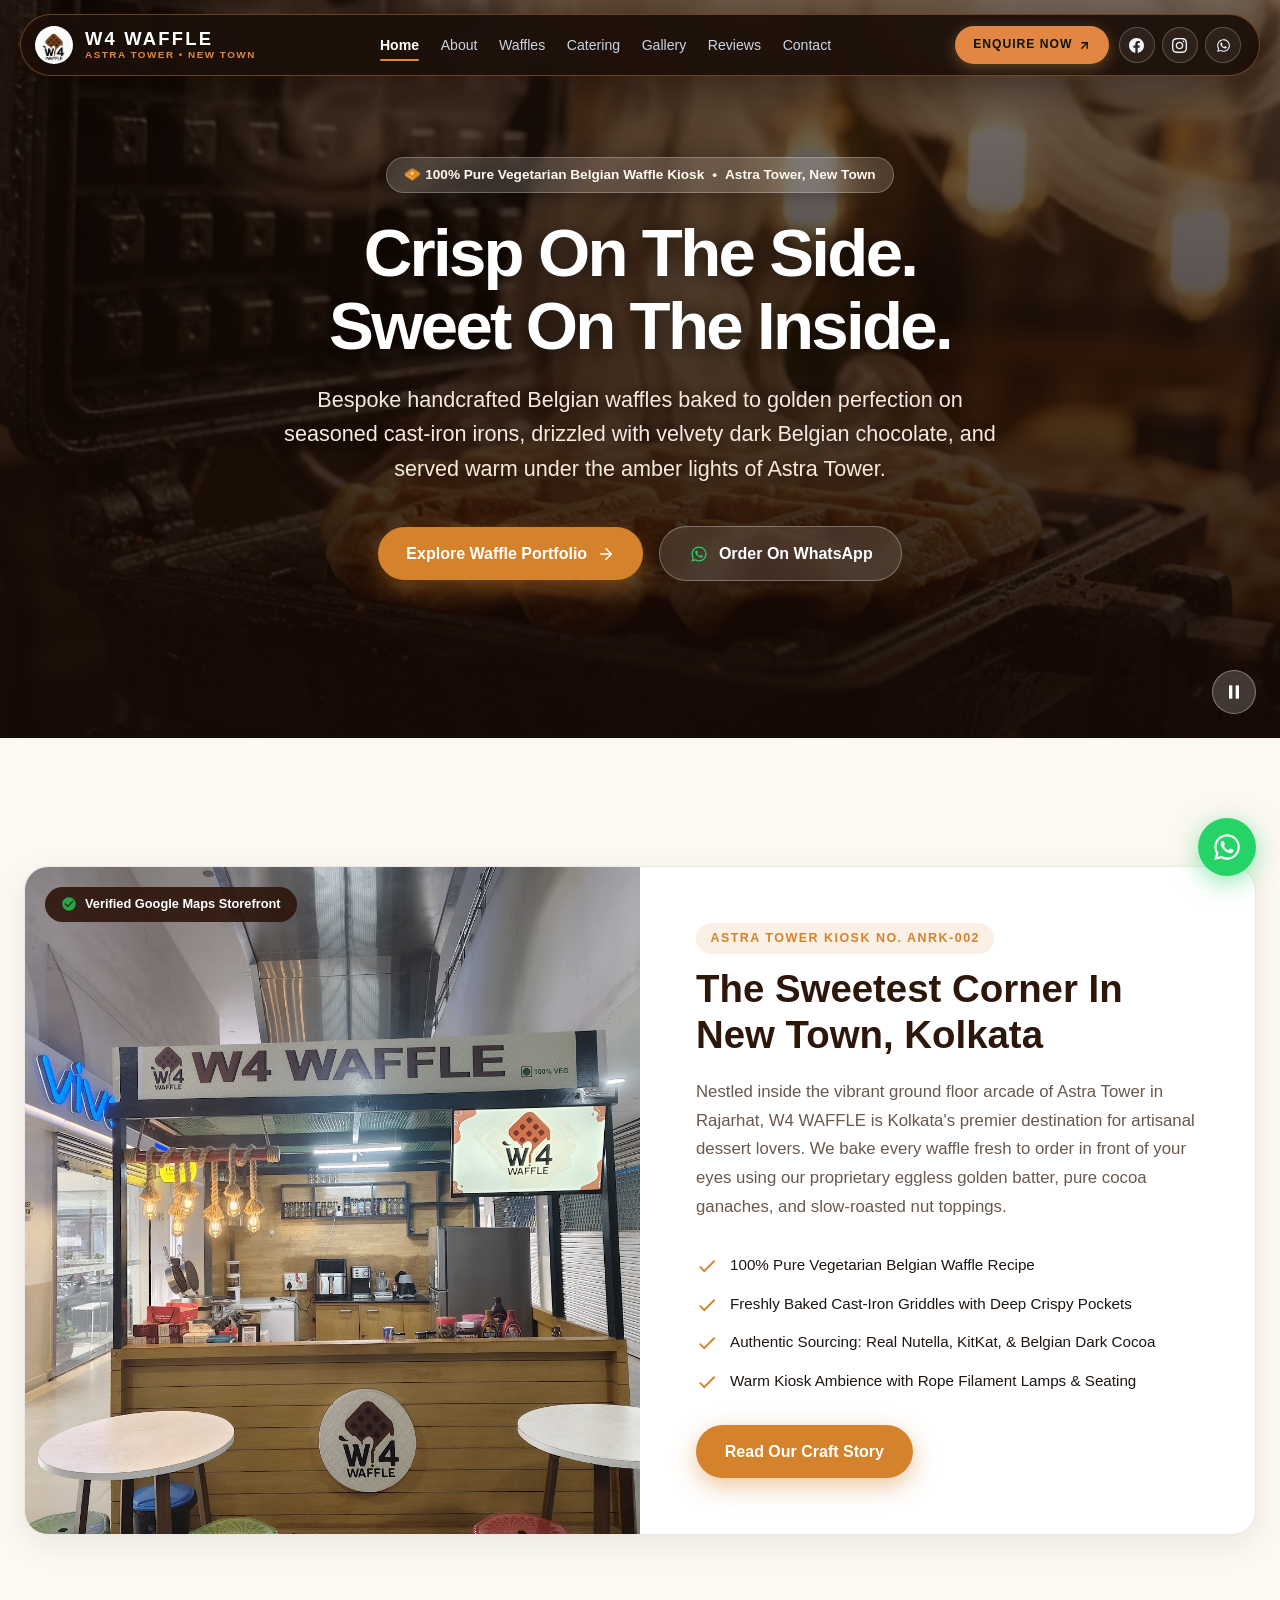
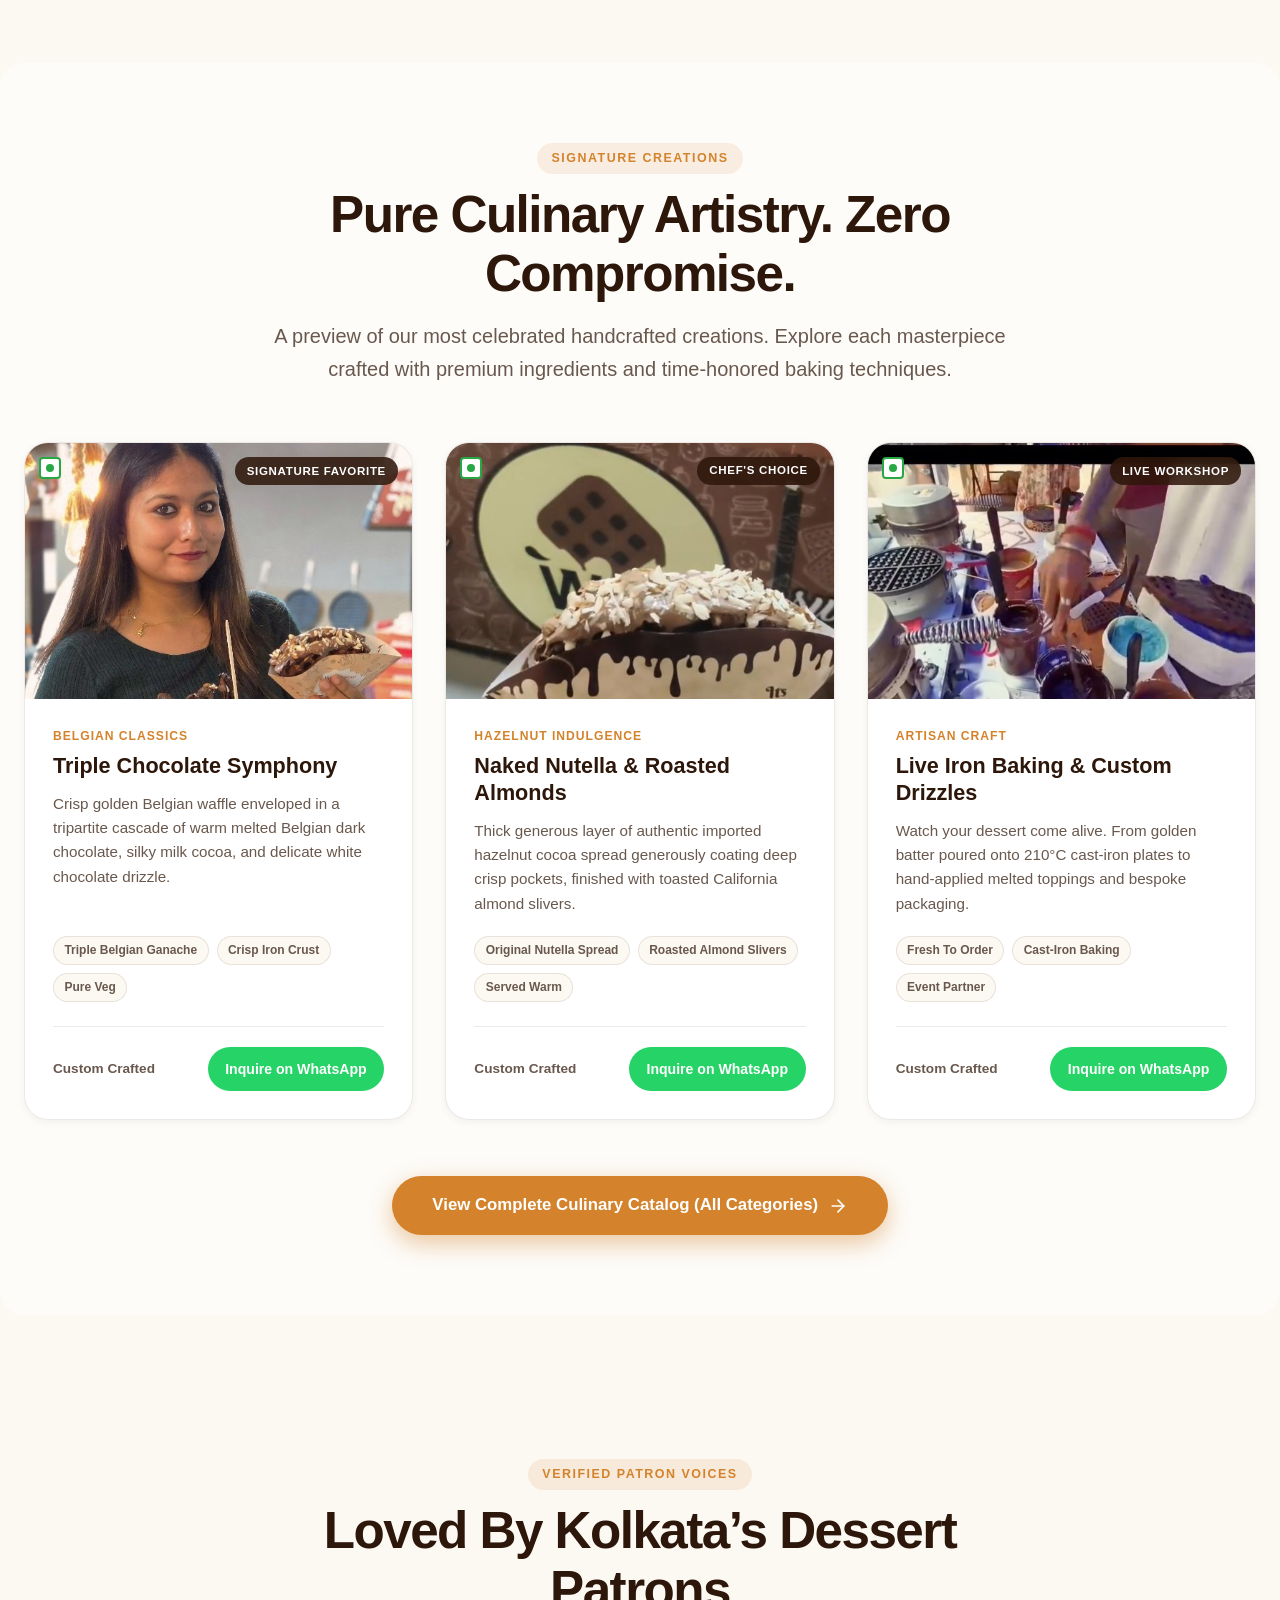
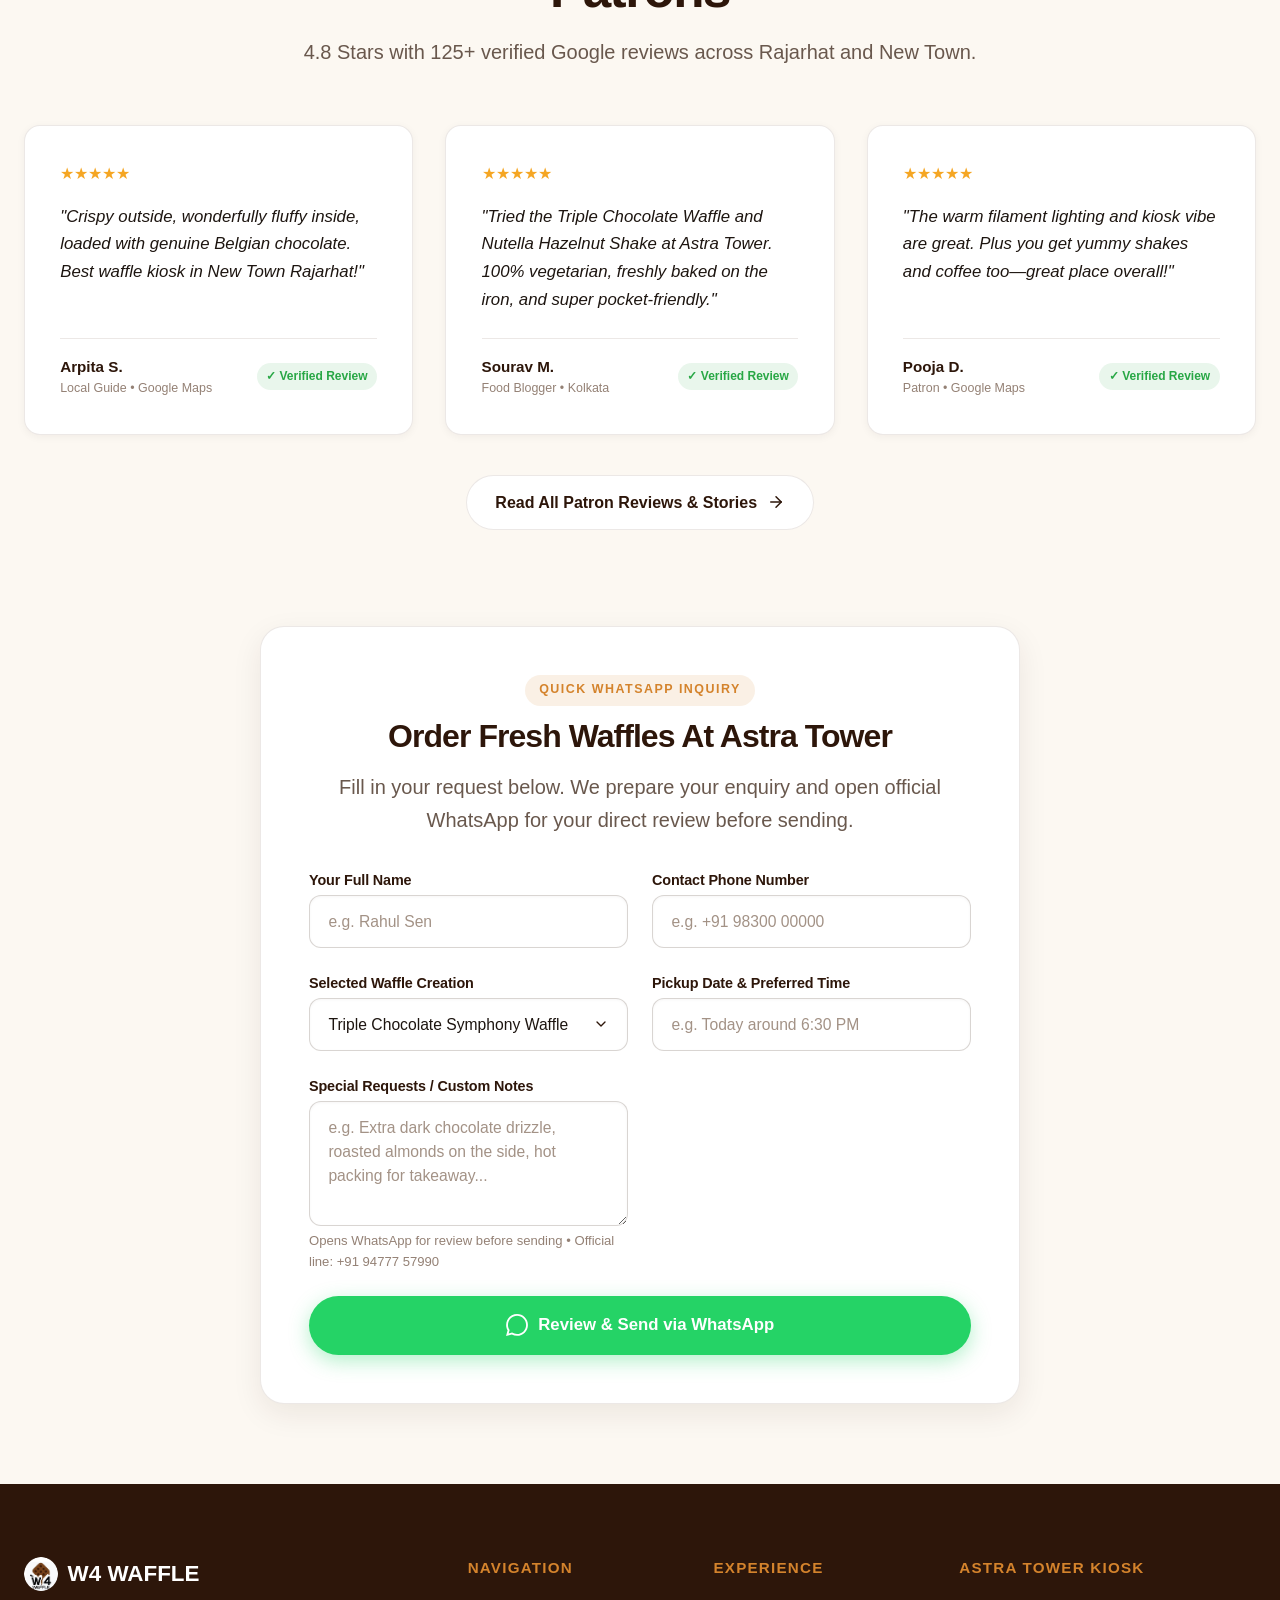
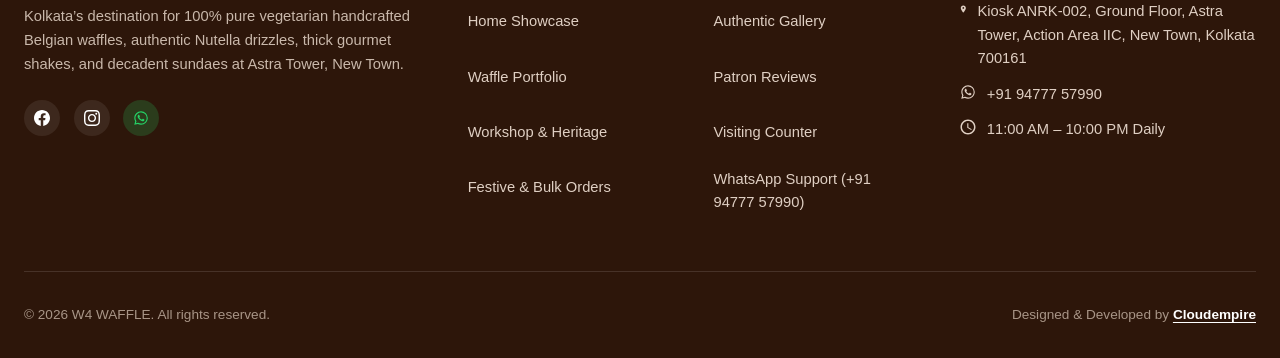
==== commit 42331f68: "Fix contact form CSS and standardize social & WhatsApp icons across all pages" ====
--- a/index.html
+++ b/index.html
@@ -76,7 +76,7 @@
         </a>
 
         <div class="header-social-group">
-          <a href="https://www.facebook.com/" class="header-social-btn" target="_blank" rel="noopener noreferrer" aria-label="W4 WAFFLE on Facebook">
+          <a href="https://www.facebook.com/p/W4-waffle-61574730354163/" class="header-social-btn" target="_blank" rel="noopener noreferrer" aria-label="W4 WAFFLE on Facebook">
             <svg width="15" height="15" viewBox="0 0 24 24" fill="currentColor"><path d="M24 12.073c0-6.627-5.373-12-12-12s-12 5.373-12 12c0 5.99 4.388 10.954 10.125 11.854v-8.385H7.078v-3.47h3.047V9.43c0-3.007 1.792-4.669 4.533-4.669 1.312 0 2.686.235 2.686.235v2.953H15.83c-1.491 0-1.956.925-1.956 1.874v2.25h3.328l-.532 3.47h-2.796v8.385C19.612 23.027 24 18.062 24 12.073z"/></svg>
           </a>
           <a href="https://www.instagram.com/w4_waffle/" class="header-social-btn" target="_blank" rel="noopener noreferrer" aria-label="W4 WAFFLE on Instagram">
@@ -393,8 +393,16 @@
           <p class="footer-brand-desc">
             Kolkata’s destination for 100% pure vegetarian handcrafted Belgian waffles, authentic Nutella drizzles, thick gourmet shakes, and decadent sundaes at Astra Tower, New Town.
           </p>
-          <div style="display: flex; gap: 0.75rem; align-items: center;">
-            <a href="https://www.instagram.com/w4_waffle/" target="_blank" rel="noopener noreferrer" style="color: var(--color-accent); font-weight: 600;" aria-label="Follow W4 Waffle on Instagram">@w4_waffle on Instagram</a>
+          <div style="display: flex; gap: 0.85rem; align-items: center; margin-top: 0.5rem;">
+            <a href="https://www.facebook.com/p/W4-waffle-61574730354163/" target="_blank" rel="noopener noreferrer" style="width: 36px; height: 36px; border-radius: 50%; background: rgba(255,255,255,0.08); display: flex; align-items: center; justify-content: center; color: #ffffff; transition: background 0.2s;" aria-label="W4 WAFFLE Facebook">
+              <svg width="16" height="16" viewBox="0 0 24 24" fill="currentColor"><path d="M24 12.073c0-6.627-5.373-12-12-12s-12 5.373-12 12c0 5.99 4.388 10.954 10.125 11.854v-8.385H7.078v-3.47h3.047V9.43c0-3.007 1.792-4.669 4.533-4.669 1.312 0 2.686.235 2.686.235v2.953H15.83c-1.491 0-1.956.925-1.956 1.874v2.25h3.328l-.532 3.47h-2.796v8.385C19.612 23.027 24 18.062 24 12.073z"/></svg>
+            </a>
+            <a href="https://www.instagram.com/w4_waffle/" target="_blank" rel="noopener noreferrer" style="width: 36px; height: 36px; border-radius: 50%; background: rgba(255,255,255,0.08); display: flex; align-items: center; justify-content: center; color: #ffffff; transition: background 0.2s;" aria-label="W4 WAFFLE Instagram">
+              <svg width="16" height="16" viewBox="0 0 24 24" fill="currentColor"><path d="M12 2.163c3.204 0 3.584.012 4.85.07 3.252.148 4.771 1.691 4.919 4.919.058 1.265.069 1.645.069 4.849 0 3.205-.012 3.584-.069 4.849-.149 3.225-1.664 4.771-4.919 4.919-1.266.058-1.644.07-4.85.07-3.204 0-3.584-.012-4.849-.07-3.26-.149-4.771-1.699-4.919-4.92-.058-1.265-.07-1.644-.07-4.849 0-3.204.013-3.583.07-4.849.149-3.227 1.664-4.771 4.919-4.919 1.266-.057 1.645-.069 4.849-.069zm0-2.163c-3.259 0-3.667.014-4.947.072-4.358.2-6.78 2.618-6.98 6.98-.059 1.281-.073 1.689-.073 4.948 0 3.259.014 3.668.072 4.948.2 4.358 2.618 6.78 6.98 6.98 1.281.058 1.689.072 4.948.072 3.259 0 3.668-.014 4.948-.072 4.354-.2 6.782-2.618 6.979-6.98.059-1.28.073-1.689.073-4.948 0-3.259-.014-3.667-.072-4.947-.196-4.354-2.617-6.78-6.979-6.98-1.281-.059-1.69-.073-4.949-.073zm0 5.838c-3.403 0-6.162 2.759-6.162 6.162s2.759 6.163 6.162 6.163 6.162-2.759 6.162-6.163c0-3.403-2.759-6.162-6.162-6.162zm0 10.162c-2.209 0-4-1.79-4-4 0-2.209 1.791-4 4-4s4 1.791 4 4c0 2.21-1.791 4-4 4zm6.406-11.845c-.796 0-1.441.645-1.441 1.44s.645 1.44 1.441 1.44c.795 0 1.439-.645 1.439-1.44s-.644-1.44-1.439-1.44z"/></svg>
+            </a>
+            <a href="https://wa.me/919477757990" target="_blank" rel="noopener noreferrer" style="width: 36px; height: 36px; border-radius: 50%; background: rgba(37, 211, 102, 0.2); display: flex; align-items: center; justify-content: center; color: #25D366; transition: background 0.2s;" aria-label="W4 WAFFLE WhatsApp">
+              <svg width="18" height="18" viewBox="0 0 24 24" fill="currentColor"><path fill-rule="evenodd" clip-rule="evenodd" d="M18.403 5.638A8.919 8.919 0 0 0 12.053 3c-4.948 0-8.976 4.027-8.978 8.977 0 1.582.413 3.126 1.198 4.488L3 21.116l4.759-1.249a8.981 8.981 0 0 0 4.29 1.09h.004c4.947 0 8.975-4.027 8.977-8.977A8.926 8.926 0 0 0 18.403 5.638zM12.053 19.44a7.443 7.443 0 0 1-3.791-1.033l-.272-.162-2.812.738.75-2.743-.177-.282a7.445 7.445 0 0 1-1.144-3.981c.002-4.114 3.35-7.462 7.468-7.462a7.42 7.42 0 0 1 5.278 2.188 7.42 7.42 0 0 1 2.184 5.28c-.002 4.114-3.35 7.462-7.468 7.462zm4.095-5.592c-.225-.113-1.327-.655-1.533-.73-.205-.075-.354-.112-.504.113-.15.224-.579.73-.71.879-.13.15-.262.169-.487.056-.225-.113-.949-.35-1.808-1.116-.669-.597-1.121-1.334-1.252-1.559-.13-.225-.014-.347.099-.459.102-.101.225-.262.337-.393.113-.131.15-.225.225-.375.075-.15.038-.281-.019-.394-.056-.113-.504-1.215-.69-1.663-.182-.437-.367-.378-.504-.385l-.43-.008c-.15 0-.393.056-.599.281-.206.225-.786.768-.786 1.872s.805 2.172.917 2.322c.112.15 1.583 2.417 3.835 3.391 2.252.974 2.252.649 2.664.611.412-.037 1.327-.543 1.514-1.067.187-.524.187-.973.131-1.067-.056-.094-.206-.15-.431-.262z"/></svg>
+            </a>
           </div>
         </div>
 
@@ -414,7 +422,7 @@
             <li><a href="gallery.html" class="footer-link">Authentic Gallery</a></li>
             <li><a href="reviews.html" class="footer-link">Patron Reviews</a></li>
             <li><a href="contact.html" class="footer-link">Visiting Counter</a></li>
-            <li><a href="tel:+919477757990" class="footer-link">Direct Call Support</a></li>
+            <li><a href="https://wa.me/919477757990" class="footer-link" target="_blank" rel="noopener noreferrer">WhatsApp Support (+91 94777 57990)</a></li>
           </ul>
         </div>
 
@@ -425,7 +433,7 @@
             <span>Kiosk ANRK-002, Ground Floor, Astra Tower, Action Area IIC, New Town, Kolkata 700161</span>
           </div>
           <div class="footer-contact-item">
-            <svg width="18" height="18" viewBox="0 0 24 24" fill="currentColor"><path d="M20 15.5c-1.25 0-2.45-.2-3.57-.57a1.02 1.02 0 00-1.02.24l-2.2 2.2a15.045 15.045 0 01-6.59-6.59l2.2-2.21a.96.96 0 00.25-1A11.36 11.36 0 018.5 4c0-.55-.45-1-1-1H4c-.55 0-1 .45-1 1 0 9.39 7.61 17 17 17 .55 0 1-.45 1-1v-3.5c0-.55-.45-1-1-1z"/></svg>
+            <svg width="18" height="18" viewBox="0 0 24 24" fill="currentColor"><path fill-rule="evenodd" clip-rule="evenodd" d="M18.403 5.638A8.919 8.919 0 0 0 12.053 3c-4.948 0-8.976 4.027-8.978 8.977 0 1.582.413 3.126 1.198 4.488L3 21.116l4.759-1.249a8.981 8.981 0 0 0 4.29 1.09h.004c4.947 0 8.975-4.027 8.977-8.977A8.926 8.926 0 0 0 18.403 5.638zM12.053 19.44a7.443 7.443 0 0 1-3.791-1.033l-.272-.162-2.812.738.75-2.743-.177-.282a7.445 7.445 0 0 1-1.144-3.981c.002-4.114 3.35-7.462 7.468-7.462a7.42 7.42 0 0 1 5.278 2.188 7.42 7.42 0 0 1 2.184 5.28c-.002 4.114-3.35 7.462-7.468 7.462zm4.095-5.592c-.225-.113-1.327-.655-1.533-.73-.205-.075-.354-.112-.504.113-.15.224-.579.73-.71.879-.13.15-.262.169-.487.056-.225-.113-.949-.35-1.808-1.116-.669-.597-1.121-1.334-1.252-1.559-.13-.225-.014-.347.099-.459.102-.101.225-.262.337-.393.113-.131.15-.225.225-.375.075-.15.038-.281-.019-.394-.056-.113-.504-1.215-.69-1.663-.182-.437-.367-.378-.504-.385l-.43-.008c-.15 0-.393.056-.599.281-.206.225-.786.768-.786 1.872s.805 2.172.917 2.322c.112.15 1.583 2.417 3.835 3.391 2.252.974 2.252.649 2.664.611.412-.037 1.327-.543 1.514-1.067.187-.524.187-.973.131-1.067-.056-.094-.206-.15-.431-.262z"/></svg>
             <span><a href="tel:+919477757990" style="color: inherit;">+91 94777 57990</a></span>
           </div>
           <div class="footer-contact-item">
--- a/assets/css/style.css
+++ b/assets/css/style.css
@@ -989,7 +989,7 @@
 }
 
 /* ==========================================================================
-   Bespoke WhatsApp Inquiry Form
+   Bespoke WhatsApp Inquiry & Contact Forms
    ========================================================================== */
 .inquiry-card {
   background: #ffffff;
@@ -1008,67 +1008,108 @@
   margin-bottom: 1.5rem;
 }
 
-.form-group-full {
-  grid-column: 1 / -1;
+.form-group {
+  margin-bottom: 1.35rem;
+  display: flex;
+  flex-direction: column;
+  gap: 0.45rem;
+  width: 100%;
 }
 
 .form-label {
   display: block;
-  font-size: 0.85rem;
+  font-size: 0.9rem;
   font-weight: 700;
   color: var(--color-primary);
-  margin-bottom: 0.5rem;
-}
-
-.form-input, .form-select, .form-textarea {
-  width: 100%;
-  padding: 0.85rem 1rem;
-  border: 1px solid var(--color-border);
-  border-radius: var(--radius-sm);
-  background: var(--color-bg);
+  letter-spacing: -0.01em;
+  margin-bottom: 0.2rem;
+}
+
+.form-control,
+.form-input,
+.form-select,
+.form-textarea {
+  display: block;
+  width: 100%;
+  padding: 0.85rem 1.15rem;
+  border: 1.5px solid rgba(45, 22, 10, 0.18);
+  border-radius: 12px;
+  background: #ffffff;
   color: var(--color-text-main);
-  font-size: 0.95rem;
+  font-family: inherit;
+  font-size: 0.98rem;
+  line-height: 1.5;
+  box-sizing: border-box;
+  box-shadow: inset 0 1px 3px rgba(45, 22, 10, 0.04);
   transition: border-color var(--transition-fast), box-shadow var(--transition-fast);
-  min-height: 44px;
-}
-
-.form-input:focus, .form-select:focus, .form-textarea:focus {
+  min-height: 48px;
+}
+
+.form-control::placeholder,
+.form-input::placeholder,
+.form-textarea::placeholder {
+  color: #a39286;
+  font-weight: 400;
+}
+
+.form-control:focus,
+.form-input:focus,
+.form-select:focus,
+.form-textarea:focus {
   outline: none;
   border-color: var(--color-accent);
-  box-shadow: 0 0 0 3px rgba(212, 131, 44, 0.2);
-}
-
+  box-shadow: 0 0 0 3.5px rgba(212, 131, 44, 0.22);
+  background: #ffffff;
+}
+
+textarea.form-control,
 .form-textarea {
   resize: vertical;
-  min-height: 100px;
+  min-height: 125px;
+  line-height: 1.55;
+}
+
+select.form-control,
+.form-select {
+  cursor: pointer;
+  appearance: none;
+  -webkit-appearance: none;
+  background-image: url("data:image/svg+xml,%3Csvg xmlns='http://www.w3.org/2000/svg' width='16' height='16' viewBox='0 0 24 24' fill='none' stroke='%232d160a' stroke-width='2' stroke-linecap='round' stroke-linejoin='round'%3E%3Cpolyline points='6 9 12 15 18 9'%3E%3C/polyline%3E%3C/svg%3E");
+  background-repeat: no-repeat;
+  background-position: right 1.1rem center;
+  background-size: 16px;
+  padding-right: 2.75rem;
 }
 
 .form-helper {
-  font-size: 0.8rem;
+  font-size: 0.82rem;
   color: var(--color-text-light);
-  margin-top: 0.4rem;
+  margin-top: 0.25rem;
 }
 
 .btn-form-submit {
   display: flex;
   align-items: center;
   justify-content: center;
-  gap: 0.6rem;
-  width: 100%;
-  background: var(--color-wa);
+  gap: 0.65rem;
+  width: 100%;
+  background: #25D366;
   color: #ffffff;
   padding: 1rem 2rem;
   border-radius: var(--radius-full);
   font-size: 1.05rem;
   font-weight: 700;
+  border: none;
+  cursor: pointer;
   min-height: 52px;
   box-shadow: 0 6px 20px rgba(37, 211, 102, 0.35);
-  transition: background var(--transition-fast), transform var(--transition-fast);
+  transition: background var(--transition-fast), transform var(--transition-fast), box-shadow var(--transition-fast);
 }
 
 .btn-form-submit:hover {
-  background: var(--color-wa-hover);
+  background: #1ebd5b;
   transform: translateY(-2px);
+  box-shadow: 0 8px 24px rgba(37, 211, 102, 0.45);
 }
 
 /* ==========================================================================
